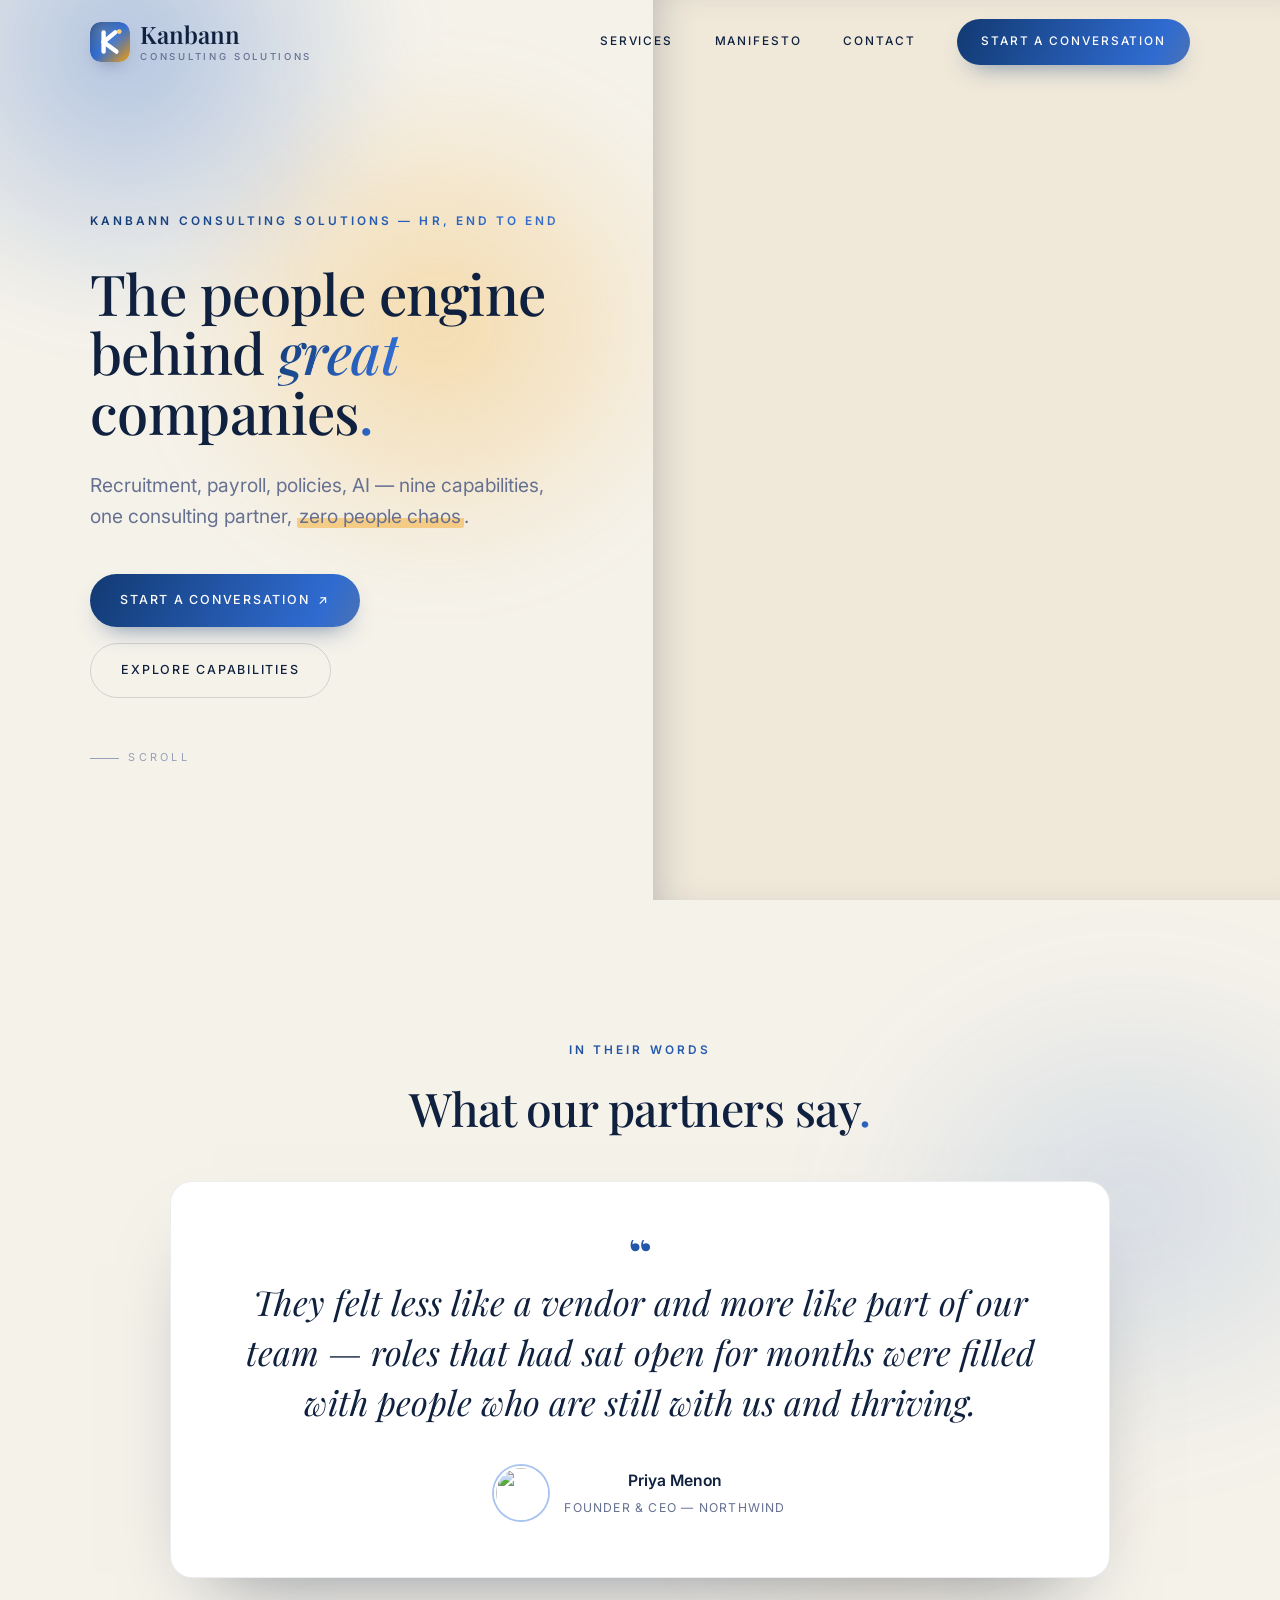
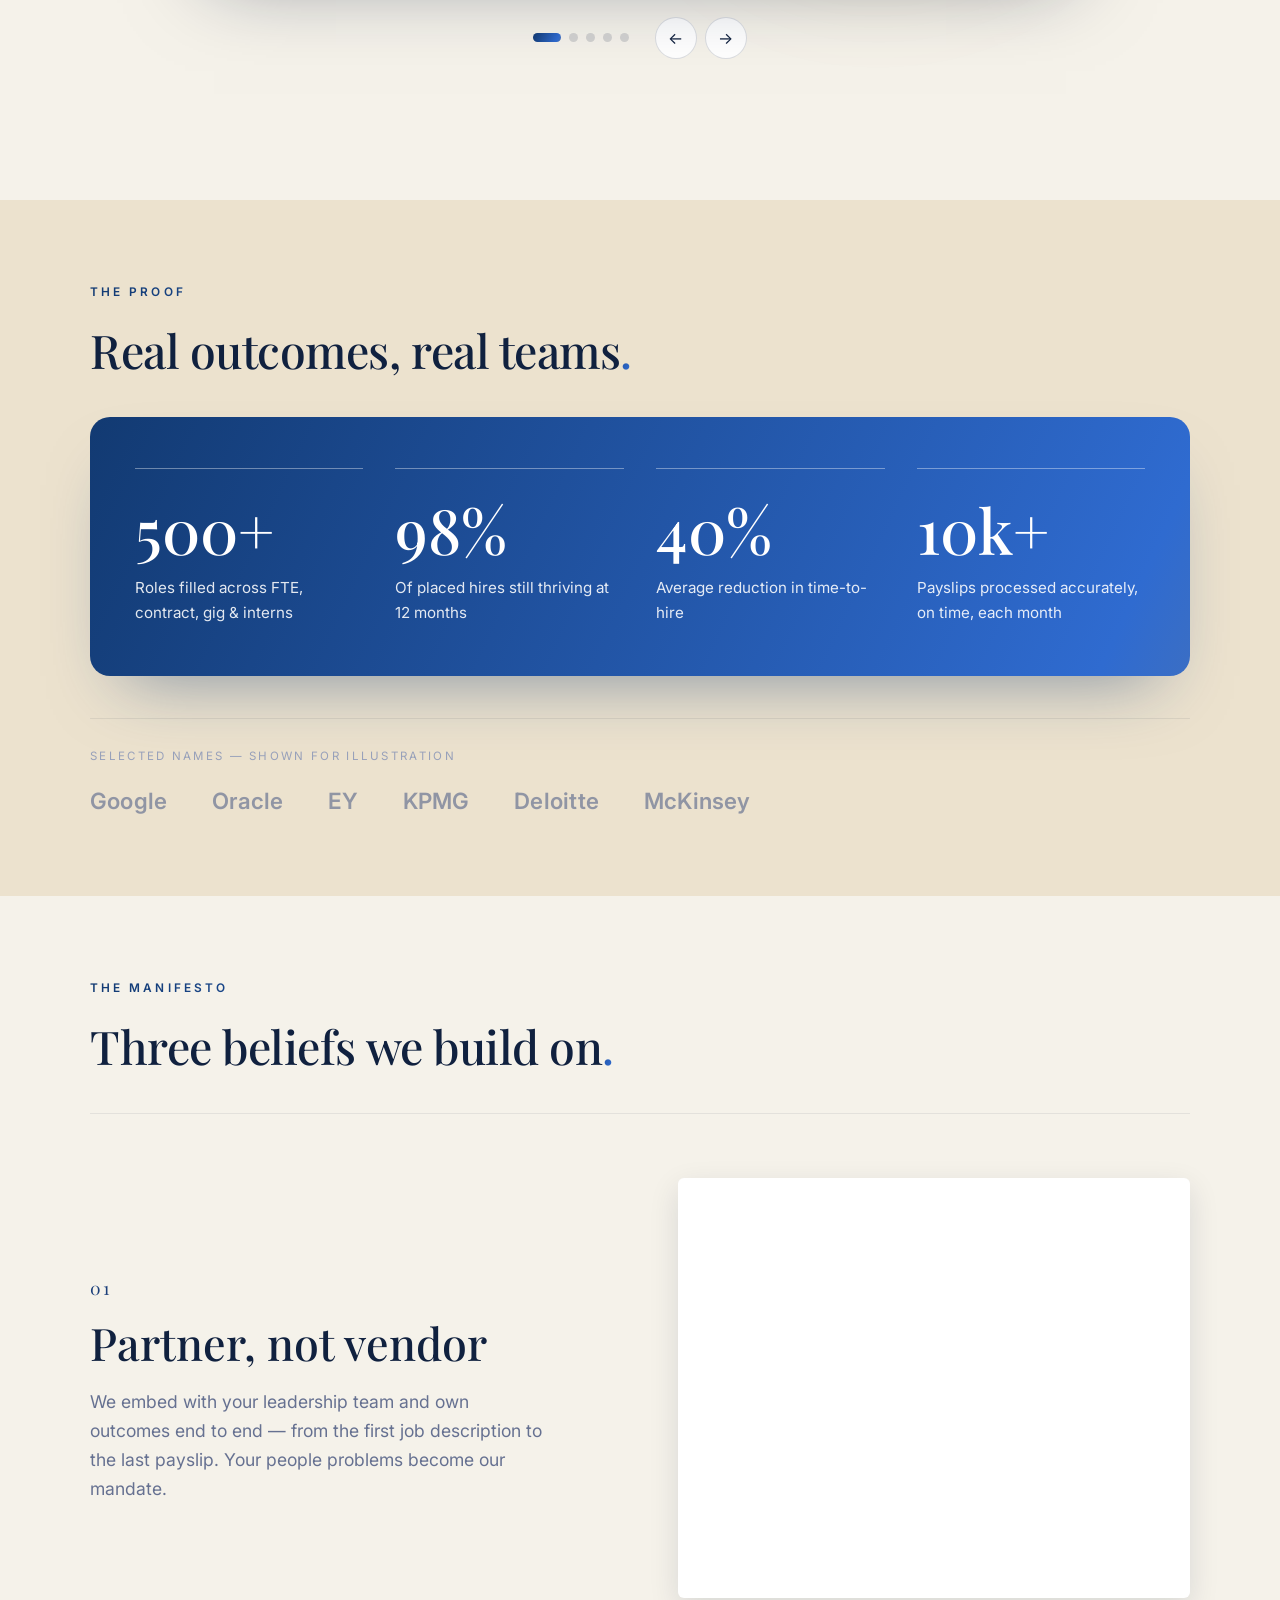
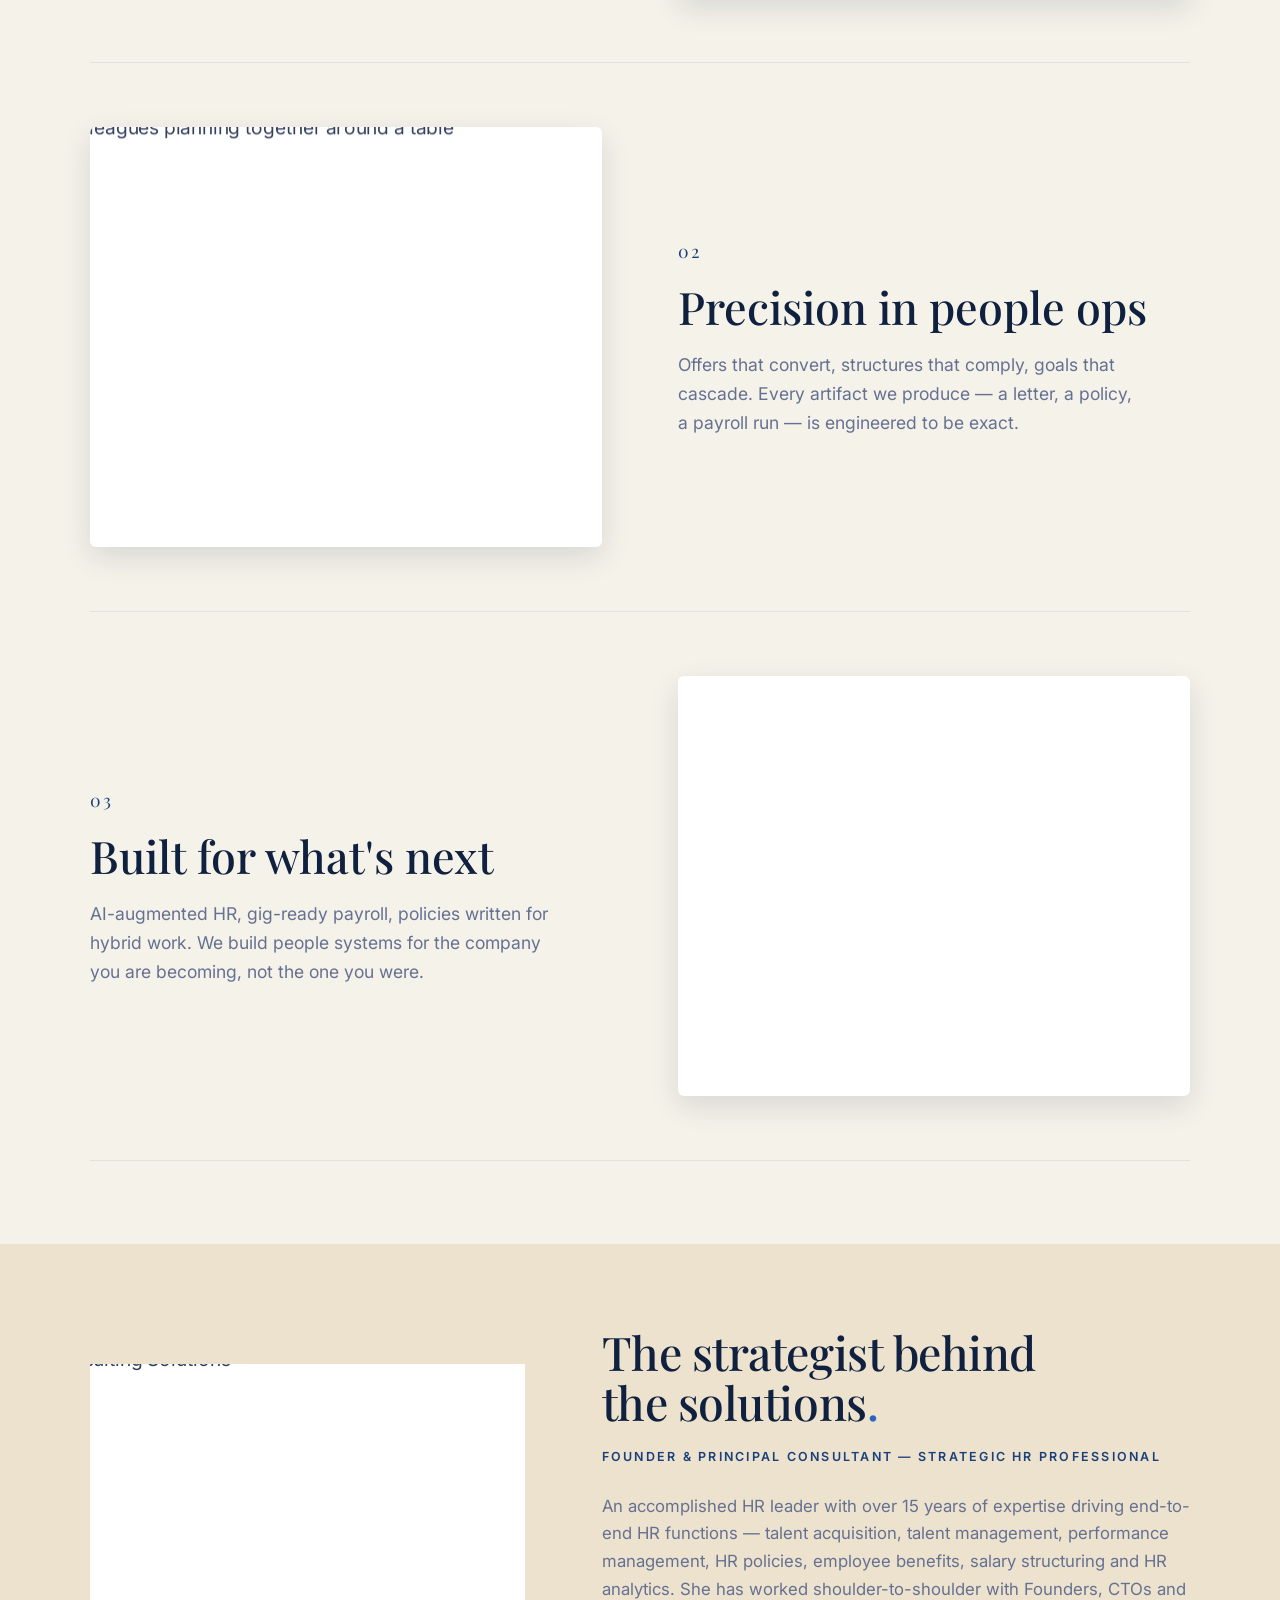
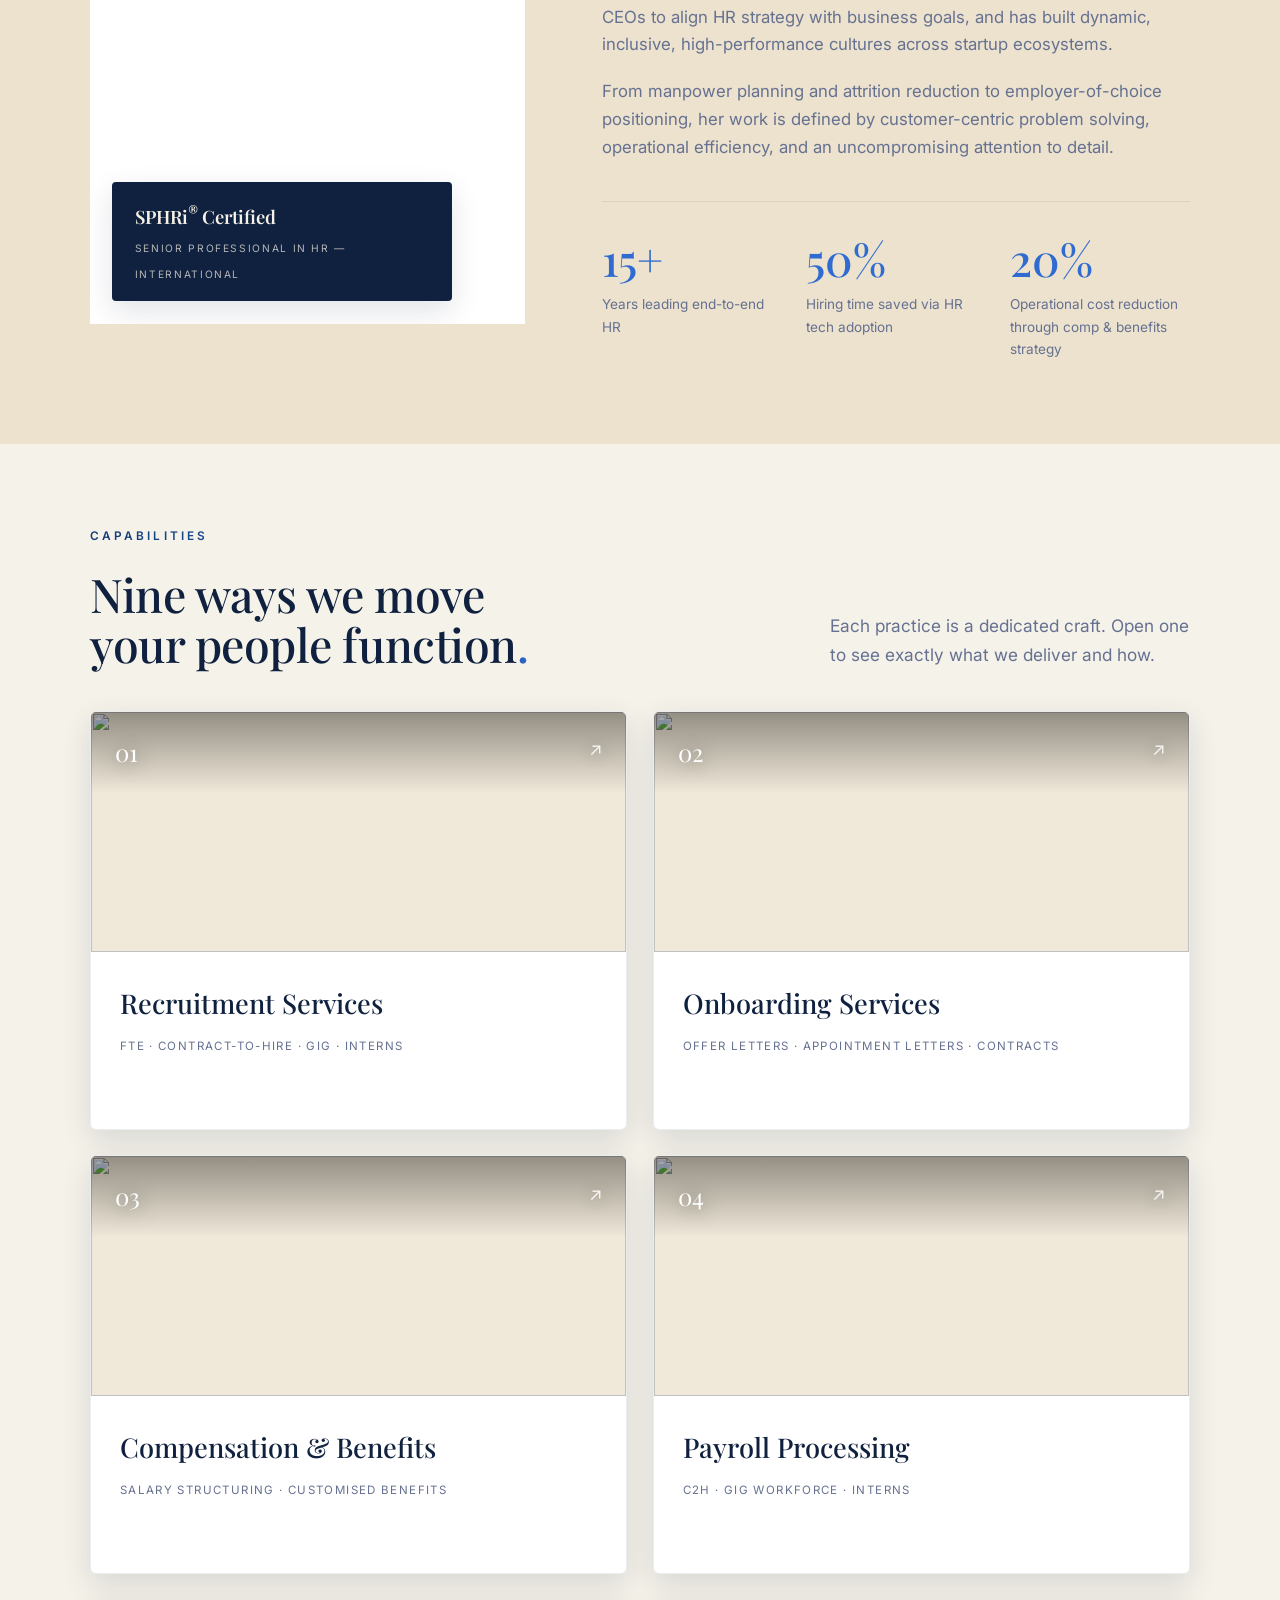
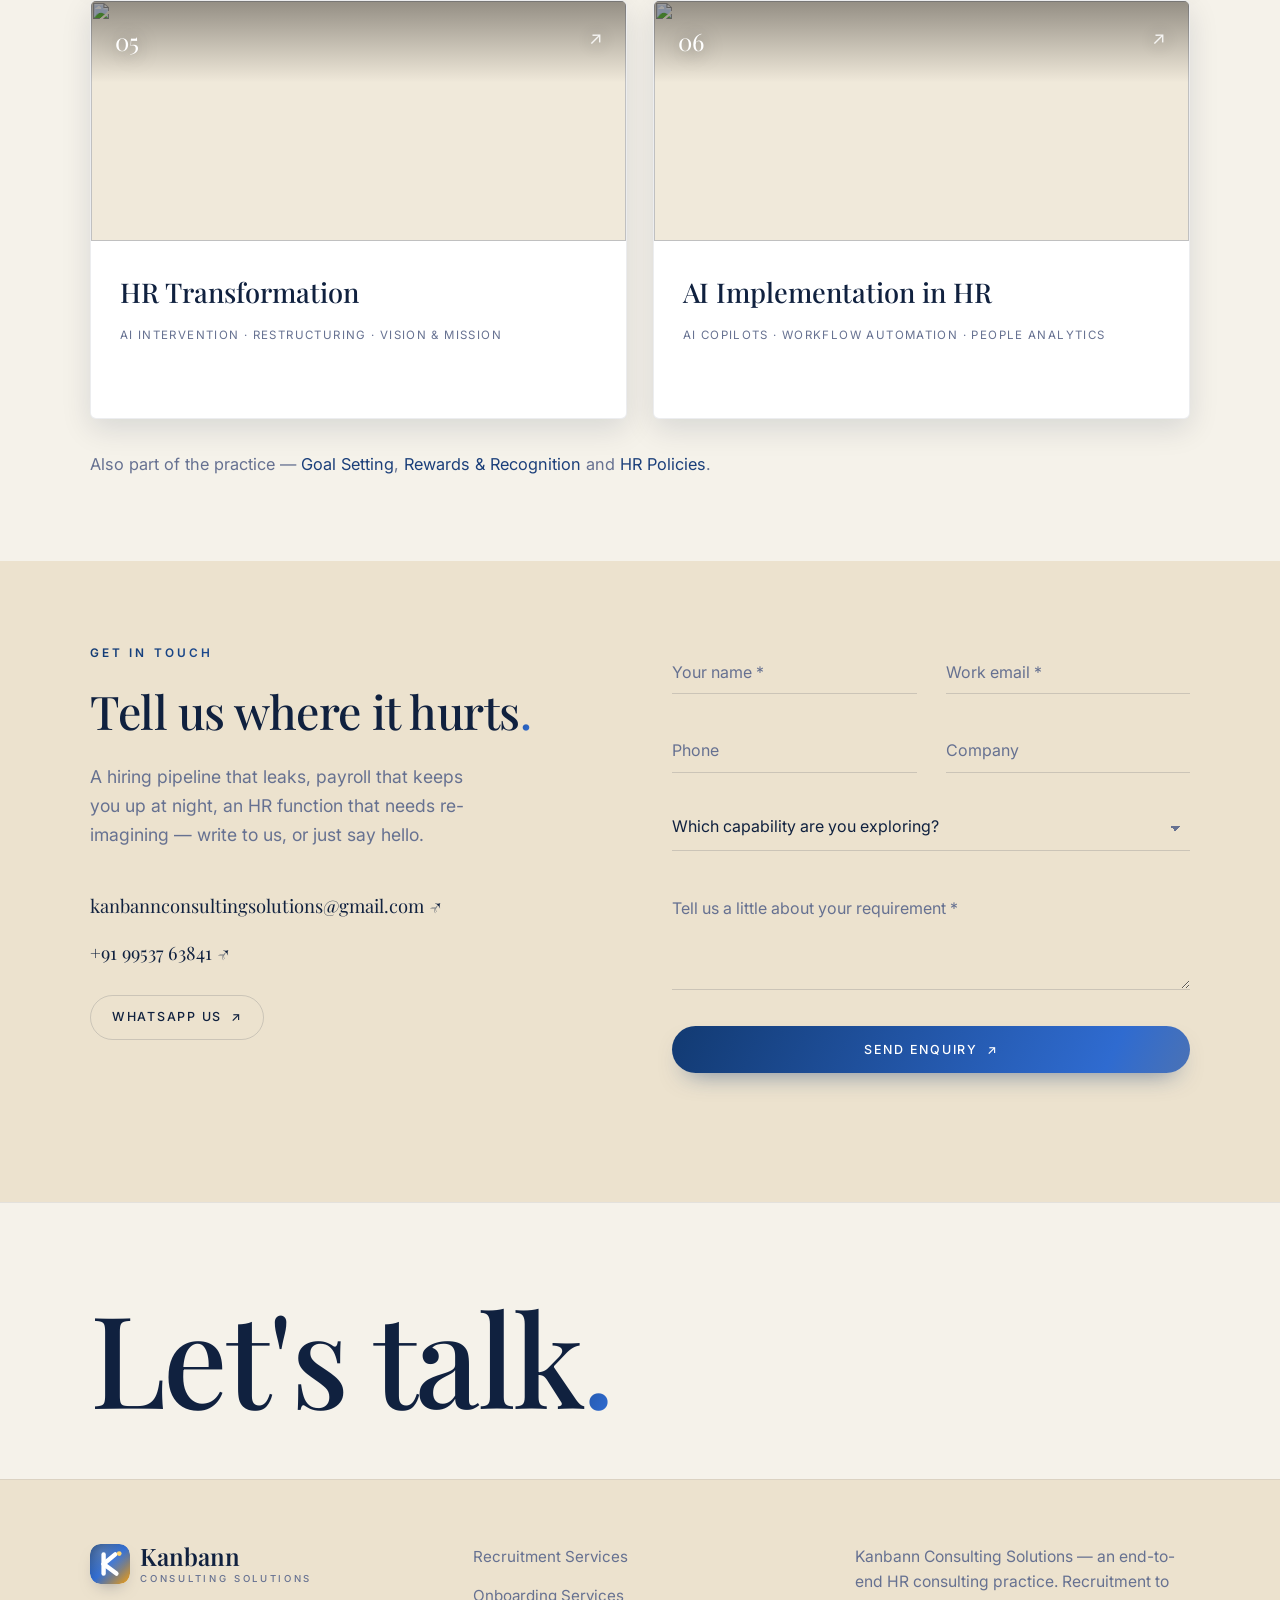
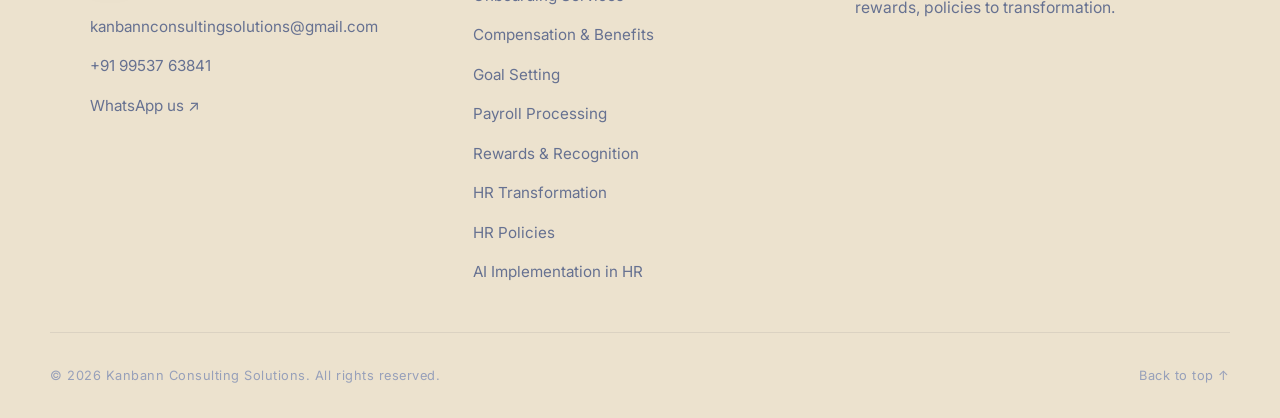
==== index.html @ 15e0e57e "Kanbann Consulting Solutions — company website Static HTML/CSS/JS site (no build step): home + 9 cap" ====
<!DOCTYPE html>
<html lang="en">
<head>
  <meta charset="UTF-8" />
  <meta name="viewport" content="width=device-width, initial-scale=1.0" />
  <title>Kanbann Consulting Solutions — HR, end to end</title>
  <meta name="description" content="Kanbann Consulting Solutions is an end-to-end HR consulting practice — recruitment to rewards, policies to transformation. Nine capabilities, one consulting partner, zero people chaos." />

  <!-- Fonts: Playfair Display (editorial serif) + Inter (clean sans) -->
  <link rel="preconnect" href="https://fonts.googleapis.com" />
  <link rel="preconnect" href="https://fonts.gstatic.com" crossorigin />
  <link href="https://fonts.googleapis.com/css2?family=Playfair+Display:ital,wght@0,400;0,500;0,600;1,400;1,500;1,600&family=Inter:wght@400;500;600;700&display=swap" rel="stylesheet" />

  <link rel="icon" type="image/svg+xml" href="logo-mark.svg" />
  <link rel="stylesheet" href="styles.css" />
</head>
<body>

  <!-- ===== Header ===== -->
  <header class="site-header" id="top">
    <div class="container nav">
      <a href="#top" class="brand" aria-label="Kanbann Consulting Solutions home">
        <img class="brand-mark" src="logo-mark.svg" alt="" aria-hidden="true" width="40" height="40" />
        <span class="brand-word">
          <span class="brand-name">Kanbann</span>
          <span class="brand-sub">Consulting Solutions</span>
        </span>
      </a>
      <nav class="nav-links" id="navLinks" aria-label="Primary">
        <a href="#services">Services</a>
        <a href="#manifesto">Manifesto</a>
        <a href="#contact">Contact</a>
        <a href="#contact" class="nav-cta">Start a conversation</a>
      </nav>
      <button class="nav-toggle" id="navToggle" aria-label="Toggle menu" aria-expanded="false" aria-controls="navLinks">
        <span></span><span></span><span></span>
      </button>
    </div>
  </header>

  <main>
    <!-- ===== Hero ===== -->
    <section class="hero">
      <div class="hero-text">
        <div class="hero-text-inner">
          <p class="eyebrow reveal">Kanbann Consulting Solutions — HR, end to end</p>
          <h1 class="hero-title reveal">The people engine<br />behind <em>great</em> companies<span class="dot">.</span></h1>
          <p class="hero-lead reveal">Recruitment, payroll, policies, AI — nine capabilities,
            one consulting partner, <span class="hl">zero people chaos</span>.</p>
          <div class="hero-actions reveal">
            <a href="#contact" class="btn btn-ink">Start a conversation <span aria-hidden="true">↗</span></a>
            <a href="#services" class="btn btn-line">Explore capabilities</a>
          </div>
          <span class="scroll-hint reveal">Scroll</span>
        </div>
      </div>
      <div class="hero-media reveal" aria-hidden="true">
        <img src="https://images.unsplash.com/photo-1522202176988-66273c2fd55f?auto=format&fit=crop&crop=faces&w=1200&q=80" alt="" loading="eager" />
      </div>
    </section>

    <!-- ===== Testimonials carousel — PLACEHOLDER ===== -->
    <!-- TODO: swap in real quotes, names, roles and headshots. Dummy avatars are Unsplash portraits. -->
    <section class="section" id="testimonials">
      <div class="container">
        <header class="section-head reveal">
          <p class="section-eyebrow">In their words</p>
          <h2 class="section-title">What our partners say<span class="dot">.</span></h2>
        </header>

        <div class="tst-carousel reveal" data-autoplay="5000">
          <div class="tst-viewport">
            <figure class="tst-slide is-active">
              <div class="tst-card2">
                <span class="tst-q" aria-hidden="true">&ldquo;</span>
                <blockquote>They felt less like a vendor and more like part of our team — roles that had sat open for months were filled with people who are still with us and thriving.</blockquote>
                <figcaption>
                  <img class="tst-avatar" src="https://images.unsplash.com/photo-1494790108377-be9c29b29330?auto=format&fit=crop&crop=faces&w=140&h=140&q=80" alt="" loading="lazy" />
                  <span class="tst-who"><strong>Priya Menon</strong><span>Founder &amp; CEO — Northwind</span></span>
                </figcaption>
              </div>
            </figure>

            <figure class="tst-slide">
              <div class="tst-card2">
                <span class="tst-q" aria-hidden="true">&ldquo;</span>
                <blockquote>For the first time, payday is something nobody thinks about. Accurate, on time, every single cycle — and our people simply feel taken care of.</blockquote>
                <figcaption>
                  <img class="tst-avatar" src="https://images.unsplash.com/photo-1500648767791-00dcc994a43e?auto=format&fit=crop&crop=faces&w=140&h=140&q=80" alt="" loading="lazy" />
                  <span class="tst-who"><strong>Arjun Rao</strong><span>Head of People — Lumen &amp; Co.</span></span>
                </figcaption>
              </div>
            </figure>

            <figure class="tst-slide">
              <div class="tst-card2">
                <span class="tst-q" aria-hidden="true">&ldquo;</span>
                <blockquote>They rebuilt our whole people function with real care. Our HR team finally has the time — and the tools — to focus on our people again.</blockquote>
                <figcaption>
                  <img class="tst-avatar" src="https://images.unsplash.com/photo-1438761681033-6461ffad8d80?auto=format&fit=crop&crop=faces&w=140&h=140&q=80" alt="" loading="lazy" />
                  <span class="tst-who"><strong>Sara Kapoor</strong><span>Co-founder — Vertex Labs</span></span>
                </figcaption>
              </div>
            </figure>

            <figure class="tst-slide">
              <div class="tst-card2">
                <span class="tst-q" aria-hidden="true">&ldquo;</span>
                <blockquote>Onboarding used to be chaos. Now every new joiner gets a warm, buttoned-up first week — offer letter to first payslip, all handled.</blockquote>
                <figcaption>
                  <img class="tst-avatar" src="https://images.unsplash.com/photo-1472099645785-5658abf4ff4e?auto=format&fit=crop&crop=faces&w=140&h=140&q=80" alt="" loading="lazy" />
                  <span class="tst-who"><strong>Daniel Fernandes</strong><span>COO — Meridian</span></span>
                </figcaption>
              </div>
            </figure>

            <figure class="tst-slide">
              <div class="tst-card2">
                <span class="tst-q" aria-hidden="true">&ldquo;</span>
                <blockquote>Our comp structure finally makes sense to everyone. Offers convert faster, and our best people have every reason to stay.</blockquote>
                <figcaption>
                  <img class="tst-avatar" src="https://images.unsplash.com/photo-1544005313-94ddf0286df2?auto=format&fit=crop&crop=faces&w=140&h=140&q=80" alt="" loading="lazy" />
                  <span class="tst-who"><strong>Meera Shah</strong><span>VP People — Orbit HR</span></span>
                </figcaption>
              </div>
            </figure>
          </div>

          <div class="tst-controls">
            <div class="tst-dots" role="tablist" aria-label="Choose a testimonial"></div>
            <div class="tst-nav">
              <button class="tst-arrow tst-prev" type="button" aria-label="Previous testimonial">&larr;</button>
              <button class="tst-arrow tst-next" type="button" aria-label="Next testimonial">&rarr;</button>
            </div>
          </div>
        </div>
      </div>
    </section>

    <!-- ===== Proof: numbers + one quote + light logo row — PLACEHOLDER ===== -->
    <!-- TODO: swap in real figures, a real client quote, and real client names/logos. -->
    <section class="section section-alt" id="proof">
      <div class="container">
        <header class="section-head reveal">
          <p class="section-eyebrow">The proof</p>
          <h2 class="section-title">Real outcomes, real teams<span class="dot">.</span></h2>
        </header>
        <div class="metric-band reveal">
          <ul class="metric-grid">
            <li class="metric"><strong>500+</strong><span>Roles filled across FTE, contract, gig &amp; interns</span></li>
            <li class="metric"><strong>98%</strong><span>Of placed hires still thriving at 12 months</span></li>
            <li class="metric"><strong>40%</strong><span>Average reduction in time-to-hire</span></li>
            <li class="metric"><strong>10k+</strong><span>Payslips processed accurately, on time, each month</span></li>
          </ul>
        </div>
        <p class="client-lead reveal">Selected names &mdash; shown for illustration</p>
        <ul class="client-row reveal" aria-label="Illustrative names, shown for layout purposes only">
          <li class="client-logo"><span class="client-name">Google</span></li>
          <li class="client-logo"><span class="client-name">Oracle</span></li>
          <li class="client-logo"><span class="client-name">EY</span></li>
          <li class="client-logo"><span class="client-name">KPMG</span></li>
          <li class="client-logo"><span class="client-name">Deloitte</span></li>
          <li class="client-logo"><span class="client-name">McKinsey</span></li>
        </ul>
      </div>
    </section>

    <!-- ===== Manifesto ===== -->
    <section class="section" id="manifesto">
      <div class="container">
        <header class="section-head reveal">
          <p class="section-eyebrow">The Manifesto</p>
          <h2 class="section-title">Three beliefs we build on<span class="dot">.</span></h2>
        </header>

        <div class="belief reveal">
          <div class="belief-copy">
            <span class="belief-num">01</span>
            <h3>Partner, not vendor</h3>
            <p>We embed with your leadership team and own outcomes end to end — from the
              first job description to the last payslip. Your people problems become our mandate.</p>
          </div>
          <div class="belief-media">
            <img src="https://images.unsplash.com/photo-1531403009284-440f080d1e12?auto=format&fit=crop&w=1000&q=70" alt="A team collaborating around a wall of sticky notes" loading="lazy" />
          </div>
        </div>

        <div class="belief belief-rev reveal">
          <div class="belief-copy">
            <span class="belief-num">02</span>
            <h3>Precision in people ops</h3>
            <p>Offers that convert, structures that comply, goals that cascade. Every artifact
              we produce — a letter, a policy, a payroll run — is engineered to be exact.</p>
          </div>
          <div class="belief-media">
            <img src="https://images.unsplash.com/photo-1542744173-8e7e53415bb0?auto=format&fit=crop&w=1000&q=70" alt="Colleagues planning together around a table" loading="lazy" />
          </div>
        </div>

        <div class="belief reveal">
          <div class="belief-copy">
            <span class="belief-num">03</span>
            <h3>Built for what's next</h3>
            <p>AI-augmented HR, gig-ready payroll, policies written for hybrid work. We build
              people systems for the company you are becoming, not the one you were.</p>
          </div>
          <div class="belief-media">
            <img src="https://images.unsplash.com/photo-1450101499163-c8848c66ca85?auto=format&fit=crop&w=1000&q=70" alt="A person writing at a desk" loading="lazy" />
          </div>
        </div>
      </div>
    </section>

    <!-- ===== Founder ===== -->
    <section class="section section-alt" id="founder">
      <div class="container founder-grid">
        <div class="founder-photo reveal">
          <img src="https://images.unsplash.com/photo-1573497019940-1c28c88b4f3e?auto=format&fit=crop&w=900&q=75" alt="Founder and Principal Consultant of Kanbann Consulting Solutions" loading="lazy" />
          <div class="founder-badge">
            <strong>SPHRi<sup>®</sup> Certified</strong>
            <span>Senior Professional in HR — International</span>
          </div>
        </div>
        <div class="founder-copy reveal">
          <h2 class="section-title">The strategist behind<br />the solutions<span class="dot">.</span></h2>
          <p class="founder-role">Founder &amp; Principal Consultant — Strategic HR Professional</p>
          <p>An accomplished HR leader with over 15 years of expertise driving end-to-end HR
            functions — talent acquisition, talent management, performance management, HR policies,
            employee benefits, salary structuring and HR analytics. She has worked shoulder-to-shoulder
            with Founders, CTOs and CEOs to align HR strategy with business goals, and has built dynamic,
            inclusive, high-performance cultures across startup ecosystems.</p>
          <p>From manpower planning and attrition reduction to employer-of-choice positioning, her work
            is defined by customer-centric problem solving, operational efficiency, and an uncompromising
            attention to detail.</p>

          <ul class="stats">
            <li><strong>15+</strong><span>Years leading end-to-end HR</span></li>
            <li><strong>50%</strong><span>Hiring time saved via HR tech adoption</span></li>
            <li><strong>20%</strong><span>Operational cost reduction through comp &amp; benefits strategy</span></li>
          </ul>
        </div>
      </div>
    </section>

    <!-- ===== Capabilities / Services ===== -->
    <section class="section" id="services">
      <div class="container">
        <header class="section-head section-head-split reveal">
          <div>
            <p class="section-eyebrow">Capabilities</p>
            <h2 class="section-title">Nine ways we move<br />your people function<span class="dot">.</span></h2>
          </div>
          <p class="section-desc">Each practice is a dedicated craft. Open one to see exactly
            what we deliver and how.</p>
        </header>

        <div class="svc-grid">
          <a class="svc reveal" href="recruitment-services.html">
            <div class="svc-media"><img src="https://images.unsplash.com/photo-1600880292203-757bb62b4baf?auto=format&fit=crop&w=900&q=70" alt="" loading="lazy" /><span class="svc-num">01</span><span class="svc-arrow" aria-hidden="true">↗</span></div>
            <div class="svc-body">
              <h3>Recruitment Services</h3>
              <p class="svc-tags">FTE · Contract-to-hire · Gig · Interns</p>
              <span class="svc-explore">Explore <span aria-hidden="true">→</span></span>
            </div>
          </a>

          <a class="svc reveal" href="onboarding-services.html">
            <div class="svc-media"><img src="https://images.unsplash.com/photo-1521791136064-7986c2920216?auto=format&fit=crop&w=900&q=70" alt="" loading="lazy" /><span class="svc-num">02</span><span class="svc-arrow" aria-hidden="true">↗</span></div>
            <div class="svc-body">
              <h3>Onboarding Services</h3>
              <p class="svc-tags">Offer letters · Appointment letters · Contracts</p>
              <span class="svc-explore">Explore <span aria-hidden="true">→</span></span>
            </div>
          </a>

          <a class="svc reveal" href="compensation-benefits.html">
            <div class="svc-media"><img src="https://images.unsplash.com/photo-1600880292089-90a7e086ee0c?auto=format&fit=crop&w=900&q=70" alt="" loading="lazy" /><span class="svc-num">03</span><span class="svc-arrow" aria-hidden="true">↗</span></div>
            <div class="svc-body">
              <h3>Compensation &amp; Benefits</h3>
              <p class="svc-tags">Salary structuring · Customised benefits</p>
              <span class="svc-explore">Explore <span aria-hidden="true">→</span></span>
            </div>
          </a>

          <a class="svc reveal" href="payroll-processing.html">
            <div class="svc-media"><img src="https://images.unsplash.com/photo-1556761175-b413da4baf72?auto=format&fit=crop&w=900&q=70" alt="" loading="lazy" /><span class="svc-num">04</span><span class="svc-arrow" aria-hidden="true">↗</span></div>
            <div class="svc-body">
              <h3>Payroll Processing</h3>
              <p class="svc-tags">C2H · Gig workforce · Interns</p>
              <span class="svc-explore">Explore <span aria-hidden="true">→</span></span>
            </div>
          </a>

          <a class="svc reveal" href="hr-transformation.html">
            <div class="svc-media"><img src="https://images.unsplash.com/photo-1517245386807-bb43f82c33c4?auto=format&fit=crop&w=900&q=70" alt="" loading="lazy" /><span class="svc-num">05</span><span class="svc-arrow" aria-hidden="true">↗</span></div>
            <div class="svc-body">
              <h3>HR Transformation</h3>
              <p class="svc-tags">AI intervention · Restructuring · Vision &amp; mission</p>
              <span class="svc-explore">Explore <span aria-hidden="true">→</span></span>
            </div>
          </a>

          <a class="svc reveal" href="ai-implementation-hr.html">
            <div class="svc-media"><img src="https://images.unsplash.com/photo-1522071820081-009f0129c71c?auto=format&fit=crop&w=900&q=70" alt="" loading="lazy" /><span class="svc-num">06</span><span class="svc-arrow" aria-hidden="true">↗</span></div>
            <div class="svc-body">
              <h3>AI Implementation in HR</h3>
              <p class="svc-tags">AI copilots · Workflow automation · People analytics</p>
              <span class="svc-explore">Explore <span aria-hidden="true">→</span></span>
            </div>
          </a>
        </div>

        <p class="svc-more reveal">Also part of the practice —
          <a href="goal-setting.html">Goal Setting</a>,
          <a href="rewards-recognition.html">Rewards &amp; Recognition</a> and
          <a href="hr-policies.html">HR Policies</a>.</p>
      </div>
    </section>

    <!-- ===== Contact ===== -->
    <section class="section section-alt" id="contact">
      <div class="container contact-grid">
        <div class="contact-copy reveal">
          <p class="section-eyebrow">Get in touch</p>
          <h2 class="section-title">Tell us where it hurts<span class="dot">.</span></h2>
          <p class="contact-lead">A hiring pipeline that leaks, payroll that keeps you up at night,
            an HR function that needs re-imagining — write to us, or just say hello.</p>
          <div class="contact-meta">
            <a class="contact-line" href="mailto:kanbannconsultingsolutions@gmail.com">kanbannconsultingsolutions@gmail.com <span aria-hidden="true">↗</span></a>
            <a class="contact-line" href="tel:+919953763841">+91 99537 63841 <span aria-hidden="true">↗</span></a>
            <a class="btn btn-line btn-sm" href="https://wa.me/919953763841" target="_blank" rel="noopener">WhatsApp us <span aria-hidden="true">↗</span></a>
          </div>
        </div>

        <form class="contact-form reveal" id="contactForm" novalidate>
          <div class="form-row">
            <div class="field"><input type="text" id="name" name="name" placeholder=" " required /><label for="name">Your name *</label></div>
            <div class="field"><input type="email" id="email" name="email" placeholder=" " required /><label for="email">Work email *</label></div>
          </div>
          <div class="form-row">
            <div class="field"><input type="tel" id="phone" name="phone" placeholder=" " /><label for="phone">Phone</label></div>
            <div class="field"><input type="text" id="company" name="company" placeholder=" " /><label for="company">Company</label></div>
          </div>
          <div class="field">
            <select id="capability" name="capability">
              <option value="" disabled selected>Which capability are you exploring?</option>
              <option>Recruitment Services</option>
              <option>Onboarding Services</option>
              <option>Compensation &amp; Benefits</option>
              <option>Goal Setting</option>
              <option>Payroll Processing</option>
              <option>Rewards &amp; Recognition</option>
              <option>HR Transformation</option>
              <option>HR Policies</option>
              <option>AI Implementation in HR</option>
              <option>Not sure yet</option>
            </select>
          </div>
          <div class="field">
            <textarea id="message" name="message" rows="4" placeholder=" " required></textarea>
            <label for="message">Tell us a little about your requirement *</label>
          </div>
          <button type="submit" class="btn btn-ink btn-full">Send enquiry <span aria-hidden="true">↗</span></button>
          <p class="form-note" id="formNote" role="status" aria-live="polite"></p>
        </form>
      </div>
    </section>

    <!-- ===== Let's talk CTA ===== -->
    <section class="lets-talk">
      <div class="container">
        <h2 class="lets-talk-title reveal">Let's talk<span class="dot">.</span></h2>
      </div>
    </section>
  </main>

  <!-- ===== Footer ===== -->
  <footer class="site-footer">
    <div class="container footer-grid">
      <div class="footer-col">
        <a href="#top" class="brand footer-brand">
          <img class="brand-mark" src="logo-mark.svg" alt="" aria-hidden="true" width="40" height="40" />
          <span class="brand-word">
            <span class="brand-name">Kanbann</span>
            <span class="brand-sub">Consulting Solutions</span>
          </span>
        </a>
        <a class="footer-link" href="mailto:kanbannconsultingsolutions@gmail.com">kanbannconsultingsolutions@gmail.com</a>
        <a class="footer-link" href="tel:+919953763841">+91 99537 63841</a>
        <a class="footer-link" href="https://wa.me/919953763841" target="_blank" rel="noopener">WhatsApp us <span aria-hidden="true">↗</span></a>
      </div>
      <nav class="footer-col footer-nav" aria-label="Services">
        <a href="recruitment-services.html">Recruitment Services</a>
        <a href="onboarding-services.html">Onboarding Services</a>
        <a href="compensation-benefits.html">Compensation &amp; Benefits</a>
        <a href="goal-setting.html">Goal Setting</a>
        <a href="payroll-processing.html">Payroll Processing</a>
        <a href="rewards-recognition.html">Rewards &amp; Recognition</a>
        <a href="hr-transformation.html">HR Transformation</a>
        <a href="hr-policies.html">HR Policies</a>
        <a href="ai-implementation-hr.html">AI Implementation in HR</a>
      </nav>
      <div class="footer-col footer-about">
        <p>Kanbann Consulting Solutions — an end-to-end HR consulting practice.
          Recruitment to rewards, policies to transformation.</p>
      </div>
    </div>
    <div class="container footer-bottom">
      <p>© <span id="year"></span> Kanbann Consulting Solutions. All rights reserved.</p>
      <a href="#top">Back to top ↑</a>
    </div>
  </footer>

  <script src="script.js"></script>
</body>
</html>
---- styles.css ----
/* ============================================================
   Kanbann Consulting Solutions — styles.css
   Light · editorial · classy. Warm ivory + midnight navy + royal blue, amber spark.
   Plain CSS, no build step.
   ============================================================ */

:root {
  --bg:        #f5f2ea;   /* warm ivory */
  --bg-2:      #ece2ce;   /* alt section — rich warm sand */
  --panel:     #ffffff;   /* cards */
  --panel-2:   #f0e9da;

  --line:      rgba(16, 30, 58, 0.15);
  --line-soft: rgba(16, 30, 58, 0.08);

  --ink:       #10213f;   /* deep midnight navy — headings / dark bands */
  --heading:   #0b1930;
  --text:      #33405c;   /* slate blue body */
  --muted:     #667191;   /* muted slate */
  --muted-2:   #97a0ba;

  --accent:      #1b3f7a; /* rich midnight blue — labels / links / accents */
  --accent-mid:  #2f6bd0; /* vivid royal blue — dots, italic accents */
  --accent-soft: #a9c4ee; /* soft blue — decorative */
  --spark:       #f59e0b; /* vivid amber — stat numbers, sparing pops */

  /* Jazzy gradients (midnight → royal blue → amber) */
  --grad:      linear-gradient(115deg, #123a72 0%, #2f6bd0 42%, #f59e0b 100%);
  --grad-warm: linear-gradient(120deg, #2f6bd0 0%, #f5a623 55%, #f97316 100%);

  /* legacy aliases: existing rules reference --gold*; repointed to the accent */
  --gold:      var(--accent);
  --gold-mid:  var(--accent-mid);
  --gold-soft: var(--accent-soft);

  --cream:     #f6f1e6;   /* text on dark pills */

  --maxw: 1180px;
  --serif: "Playfair Display", Georgia, "Times New Roman", serif;
  --sans:  "Inter", system-ui, -apple-system, Segoe UI, Roboto, sans-serif;

  --shadow:    0 24px 60px rgba(12, 26, 56, 0.18);
  --shadow-sm: 0 10px 30px rgba(12, 26, 56, 0.12);
}

/* ---------- Reset ---------- */
*, *::before, *::after { box-sizing: border-box; }
* { margin: 0; }
html { scroll-behavior: smooth; -webkit-text-size-adjust: 100%; }
body {
  font-family: var(--sans);
  color: var(--text);
  background: var(--bg);
  line-height: 1.65;
  -webkit-font-smoothing: antialiased;
  text-rendering: optimizeLegibility;
  overflow-x: hidden;
}
img { max-width: 100%; display: block; }
a { color: inherit; text-decoration: none; }
ul { list-style: none; padding: 0; }
button { font-family: inherit; cursor: pointer; }

.container { width: 100%; max-width: var(--maxw); margin-inline: auto; padding-inline: 40px; }
.dot { color: var(--gold-mid); }

/* ---------- Buttons ---------- */
.btn {
  display: inline-flex; align-items: center; gap: .55rem;
  padding: 1rem 1.9rem; border-radius: 999px;
  font-family: var(--sans); font-weight: 500; font-size: .78rem;
  letter-spacing: .14em; text-transform: uppercase;
  border: 1px solid transparent; transition: all .25s ease; white-space: nowrap;
}
.btn-ink { background: var(--ink); color: var(--cream); box-shadow: var(--shadow-sm); }
.btn-ink:hover { background: #24352e; transform: translateY(-2px); box-shadow: var(--shadow); }
.btn-line { border-color: var(--line); color: var(--ink); background: transparent; }
.btn-line:hover { border-color: var(--gold); color: var(--gold); transform: translateY(-2px); }
.btn-full { width: 100%; justify-content: center; }
.btn-sm { padding: .7rem 1.3rem; }

/* ---------- Header ---------- */
.site-header {
  position: fixed; top: 0; left: 0; right: 0; z-index: 60;
  transition: background .3s ease, border-color .3s ease, backdrop-filter .3s ease;
  border-bottom: 1px solid transparent;
}
.site-header.scrolled {
  background: rgba(245, 242, 234, .82); backdrop-filter: saturate(1.1) blur(12px);
  border-bottom-color: var(--line-soft);
}
.nav { display: flex; align-items: center; justify-content: space-between; height: 84px; }
.brand { display: flex; flex-direction: row; align-items: center; gap: .65rem; line-height: 1; text-decoration: none; }
.brand-mark { width: 40px; height: 40px; flex: none; display: block; border-radius: 11px; box-shadow: 0 8px 18px -10px rgba(12, 26, 56, .5); transition: transform .3s cubic-bezier(.34, 1.56, .64, 1); }
.brand:hover .brand-mark { transform: rotate(-4deg) scale(1.06); }
.brand-word { display: flex; flex-direction: column; }
.brand-name { font-family: var(--serif); font-weight: 600; font-size: 1.5rem; color: var(--ink); }
.brand-sub { font-family: var(--sans); font-weight: 500; font-size: .6rem; letter-spacing: .28em; text-transform: uppercase; color: var(--muted); margin-top: .35rem; }

.nav-links { display: flex; align-items: center; gap: 2.6rem; }
.nav-links a { font-size: .74rem; letter-spacing: .16em; text-transform: uppercase; color: var(--ink); font-weight: 500; position: relative; transition: color .2s ease; }
.nav-links a:not(.nav-cta):hover { color: var(--gold); }
.nav-links a:not(.nav-cta)::after { content: ""; position: absolute; left: 0; bottom: -7px; height: 1px; width: 0; background: var(--gold); transition: width .28s ease; }
.nav-links a:not(.nav-cta):hover::after, .nav-links a.active::after { width: 100%; }
.nav-cta { background: var(--ink); color: var(--cream) !important; padding: .8rem 1.5rem; border-radius: 999px; letter-spacing: .12em; }
.nav-cta:hover { background: #24352e; }

.nav-toggle { display: none; flex-direction: column; gap: 5px; background: none; border: 0; padding: 8px; }
.nav-toggle span { width: 26px; height: 1.5px; background: var(--ink); transition: transform .25s ease, opacity .25s ease; }
.nav-toggle[aria-expanded="true"] span:nth-child(1) { transform: translateY(6.5px) rotate(45deg); }
.nav-toggle[aria-expanded="true"] span:nth-child(2) { opacity: 0; }
.nav-toggle[aria-expanded="true"] span:nth-child(3) { transform: translateY(-6.5px) rotate(-45deg); }

/* ---------- Hero (split) ---------- */
.hero { display: grid; grid-template-columns: 1.02fr .98fr; min-height: 100vh; }
.hero-text { display: flex; align-items: center; padding: 9rem 4rem 4rem; padding-left: max(40px, calc((100vw - var(--maxw)) / 2 + 40px)); }
.hero-text-inner { max-width: 560px; }
.eyebrow, .section-eyebrow { font-size: .74rem; letter-spacing: .26em; text-transform: uppercase; color: var(--gold); font-weight: 600; }
.hero .eyebrow { display: block; margin-bottom: 2rem; }
.hero-title { font-family: var(--serif); font-weight: 500; font-size: clamp(2.3rem, 4.4vw, 3.7rem); line-height: 1.05; letter-spacing: -.01em; color: var(--ink); }
.hero-title em { font-style: italic; color: var(--gold-mid); font-weight: 500; }
.hero-lead { margin-top: 1.8rem; font-size: clamp(1.05rem, 1.5vw, 1.28rem); color: var(--muted); max-width: 460px; }
.hero-actions { display: flex; flex-wrap: wrap; gap: 1rem; margin-top: 2.6rem; }
.scroll-hint { display: inline-block; margin-top: 3.2rem; font-size: .68rem; letter-spacing: .3em; text-transform: uppercase; color: var(--muted-2); position: relative; padding-left: 2.4rem; }
.scroll-hint::before { content: ""; position: absolute; left: 0; top: 50%; width: 1.8rem; height: 1px; background: var(--muted-2); }
.hero-media { position: relative; overflow: hidden; background: var(--panel-2); }
.hero-media img { width: 100%; height: 100%; object-fit: cover; filter: saturate(.95) contrast(1.02); }
.hero-media::after { content: ""; position: absolute; inset: 0; box-shadow: inset 22px 0 40px -20px rgba(12,26,56,.24); pointer-events: none; }

/* ---------- Ticker ---------- */
.ticker { background: var(--panel-2); color: var(--ink); overflow: hidden; padding: 1.15rem 0; border-block: 1px solid var(--line-soft); }
.ticker-track { display: inline-flex; align-items: center; gap: 2.4rem; white-space: nowrap; animation: ticker 42s linear infinite; will-change: transform; }
.ticker span { font-family: var(--serif); font-style: italic; font-size: 1.5rem; }
.ticker i { color: var(--gold-soft); font-style: normal; font-size: .8rem; }
@keyframes ticker { from { transform: translateX(0); } to { transform: translateX(-50%); } }

/* ---------- Sections ---------- */
.section { padding: clamp(3.25rem, 6.5vw, 5.5rem) 0; }
.section-alt { background: var(--bg-2); }
.section-head { max-width: 720px; margin-bottom: 2.6rem; }
.section-eyebrow { display: block; margin-bottom: 1.4rem; }
.section-title { font-family: var(--serif); font-weight: 500; font-size: clamp(1.9rem, 3.8vw, 2.9rem); line-height: 1.08; letter-spacing: -.01em; color: var(--ink); }
.section-desc { color: var(--muted); font-size: 1.08rem; max-width: 360px; }
.section-head-split { display: flex; justify-content: space-between; align-items: flex-end; gap: 2rem; max-width: none; }

/* ---------- Manifesto ---------- */
.belief { display: grid; grid-template-columns: 1fr 1fr; gap: clamp(2rem, 6vw, 5rem); align-items: center; padding: clamp(2.5rem, 5vw, 4rem) 0; border-top: 1px solid var(--line-soft); }
.belief:last-child { border-bottom: 1px solid var(--line-soft); }
.belief-rev .belief-copy { order: 2; }
.belief-rev .belief-media { order: 1; }
.belief-num { font-family: var(--serif); font-size: 1.1rem; color: var(--gold); letter-spacing: .1em; }
.belief-copy h3 { font-family: var(--serif); font-weight: 500; font-size: clamp(1.8rem, 3.5vw, 2.8rem); color: var(--ink); margin: 1rem 0 1.2rem; line-height: 1.1; }
.belief-copy p { color: var(--muted); font-size: 1.1rem; max-width: 460px; }
.belief-media { overflow: hidden; border-radius: 6px; background: var(--panel); box-shadow: var(--shadow-sm); }
.belief-media img { width: 100%; height: clamp(240px, 34vw, 420px); object-fit: cover; transition: transform .8s cubic-bezier(.2,.6,.2,1); }
.belief:hover .belief-media img { transform: scale(1.04); }

/* ---------- Founder ---------- */
.founder-grid { display: grid; grid-template-columns: .85fr 1.15fr; gap: clamp(2rem, 6vw, 5rem); align-items: center; }
.founder-photo { position: relative; }
.founder-photo img { width: 100%; height: clamp(360px, 44vw, 560px); object-fit: cover; border-radius: 6px; background: var(--panel); box-shadow: var(--shadow); }
.founder-badge { position: absolute; left: 1.4rem; bottom: 1.4rem; background: var(--ink); color: var(--cream); padding: 1rem 1.4rem; border-radius: 4px; max-width: 78%; box-shadow: var(--shadow-sm); }
.founder-badge strong { display: block; font-family: var(--serif); font-weight: 600; font-size: 1.15rem; }
.founder-badge span { font-size: .64rem; letter-spacing: .16em; text-transform: uppercase; color: rgba(247,241,230,.72); }
.founder-role { color: var(--gold); font-size: .78rem; letter-spacing: .18em; text-transform: uppercase; margin: 1.2rem 0 1.6rem; font-weight: 600; }
.founder-copy p:not(.founder-role) { color: var(--muted); font-size: 1.05rem; margin-bottom: 1.2rem; }
.stats { display: grid; grid-template-columns: repeat(3, 1fr); gap: 1.5rem; margin-top: 2.5rem; border-top: 1px solid var(--line-soft); padding-top: 2.2rem; }
.stats strong { display: block; font-family: var(--serif); font-weight: 500; font-size: clamp(2rem, 4vw, 2.8rem); color: var(--gold-mid); line-height: 1; }
.stats span { display: block; font-size: .85rem; color: var(--muted); margin-top: .7rem; }

/* ---------- Services ---------- */
.svc-grid { display: grid; grid-template-columns: repeat(2, 1fr); gap: 1.6rem; }
.svc { grid-column: span 1; background: var(--panel); border: 1px solid var(--line-soft); border-radius: 6px; overflow: hidden; box-shadow: var(--shadow-sm); transition: border-color .3s ease, transform .3s ease, box-shadow .3s ease; cursor: pointer; }
.svc:hover { border-color: rgba(245,158,11,.5); transform: translateY(-5px); box-shadow: var(--shadow); }
.svc-wide { grid-column: 1 / -1; }
.svc-more { margin-top: 2rem; font-size: 1.02rem; color: var(--muted); }
.svc-more a { color: var(--accent); border-bottom: 1px solid transparent; transition: border-color .2s ease; }
.svc-more a:hover { border-color: var(--accent); }
.svc-media { position: relative; overflow: hidden; height: 240px; background: var(--panel-2); }
.svc-wide .svc-media { height: 320px; }
.svc-media img { width: 100%; height: 100%; object-fit: cover; transition: transform .8s cubic-bezier(.2,.6,.2,1); }
.svc-media::before { content: ""; position: absolute; inset: 0; z-index: 1; background: linear-gradient(180deg, rgba(20,16,12,.42) 0%, rgba(20,16,12,0) 34%); pointer-events: none; }
.svc:hover .svc-media img { transform: scale(1.06); }
.svc-num { position: absolute; z-index: 2; top: 1.3rem; left: 1.5rem; font-family: var(--serif); font-size: 1.5rem; color: #fff; text-shadow: 0 2px 18px rgba(0,0,0,.5); }
.svc-arrow { position: absolute; z-index: 2; top: 1.4rem; right: 1.5rem; color: #fff; font-size: 1.1rem; opacity: .85; text-shadow: 0 2px 18px rgba(0,0,0,.5); transition: transform .3s ease, opacity .3s ease; }
.svc:hover .svc-arrow { opacity: 1; transform: translate(3px, -3px); }
.svc-body { padding: 1.8rem 1.8rem 2rem; }
.svc-body h3 { font-family: var(--serif); font-weight: 500; font-size: 1.7rem; color: var(--ink); }
.svc-tags { margin-top: .7rem; font-size: .72rem; letter-spacing: .12em; text-transform: uppercase; color: var(--muted); }
.svc-explore { display: inline-flex; align-items: center; gap: .4rem; margin-top: 1.3rem; font-size: .72rem; letter-spacing: .16em; text-transform: uppercase; color: var(--gold); font-weight: 600; opacity: 0; transform: translateY(6px); transition: opacity .3s ease, transform .3s ease; }
.svc:hover .svc-explore { opacity: 1; transform: none; }

/* ---------- Contact ---------- */
.contact-grid { display: grid; grid-template-columns: 1fr 1.05fr; gap: clamp(2.5rem, 7vw, 6rem); align-items: start; }
.contact-lead { color: var(--muted); font-size: 1.1rem; max-width: 400px; margin-top: 1.6rem; }
.contact-meta { display: flex; flex-direction: column; align-items: flex-start; gap: 1rem; margin-top: 2.6rem; }
.contact-line { font-family: var(--serif); font-size: 1.15rem; color: var(--ink); border-bottom: 1px solid transparent; transition: color .2s ease, border-color .2s ease; }
.contact-line:hover { color: var(--gold); border-bottom-color: var(--gold); }
.contact-meta .btn { margin-top: .6rem; }

.contact-form { display: grid; gap: 1.8rem; }
.form-row { display: grid; grid-template-columns: 1fr 1fr; gap: 1.8rem; }
.field { position: relative; }
.field input, .field select, .field textarea {
  width: 100%; font-family: inherit; font-size: 1rem; color: var(--ink);
  background: transparent; border: 0; border-bottom: 1px solid var(--line);
  padding: .9rem 0; transition: border-color .25s ease;
}
.field textarea { resize: vertical; }
.field input:focus, .field select:focus, .field textarea:focus { outline: none; border-bottom-color: var(--gold); }
.field label {
  position: absolute; left: 0; top: .9rem; color: var(--muted); font-size: 1rem;
  pointer-events: none; transition: transform .2s ease, color .2s ease, font-size .2s ease;
}
.field input:focus + label, .field input:not(:placeholder-shown) + label,
.field textarea:focus + label, .field textarea:not(:placeholder-shown) + label {
  transform: translateY(-1.5rem); font-size: .72rem; letter-spacing: .12em; text-transform: uppercase; color: var(--gold);
}
.field select { color: var(--muted); appearance: none; background-image: linear-gradient(45deg, transparent 50%, var(--muted) 50%), linear-gradient(135deg, var(--muted) 50%, transparent 50%); background-position: calc(100% - 15px) 55%, calc(100% - 10px) 55%; background-size: 5px 5px, 5px 5px; background-repeat: no-repeat; }
.field select:valid { color: var(--ink); }
.field select option { background: var(--panel); color: var(--ink); }
.form-note { font-size: .9rem; color: var(--gold); min-height: 1.2em; }

/* ---------- Let's talk ---------- */
.lets-talk { padding: clamp(3rem, 8vw, 6rem) 0 clamp(2rem, 5vw, 4rem); border-top: 1px solid var(--line-soft); }
.lets-talk-title { font-family: var(--serif); font-weight: 500; font-size: clamp(2.8rem, 11vw, 8rem); line-height: .9; color: var(--ink); letter-spacing: -.02em; }

/* ---------- Footer ---------- */
.site-footer { background: var(--bg-2); padding-top: 4rem; border-top: 1px solid var(--line-soft); }
.footer-grid { display: grid; grid-template-columns: 1fr 1fr 1fr; gap: 3rem; padding-bottom: 3rem; }
.footer-col { display: flex; flex-direction: column; gap: .9rem; }
.footer-brand { margin-bottom: 1rem; }
.footer-link { color: var(--muted); font-size: .95rem; transition: color .2s ease; width: fit-content; }
.footer-link:hover { color: var(--gold); }
.footer-nav a { color: var(--muted); font-size: .95rem; transition: color .2s ease; width: fit-content; }
.footer-nav a:hover { color: var(--gold); }
.footer-about p { color: var(--muted); font-size: .98rem; max-width: 320px; }
.footer-bottom { display: flex; justify-content: space-between; align-items: center; gap: 1rem; padding: 2rem 0; border-top: 1px solid var(--line-soft); flex-wrap: wrap; }
.footer-bottom p, .footer-bottom a { font-size: .8rem; color: var(--muted-2); letter-spacing: .04em; }
.footer-bottom a:hover { color: var(--gold); }

/* ---------- Reveal ---------- */
.reveal { opacity: 0; transform: translateY(26px); transition: opacity .8s cubic-bezier(.2,.6,.2,1), transform .8s cubic-bezier(.2,.6,.2,1); }
.reveal.in { opacity: 1; transform: none; }

/* ---------- Responsive ---------- */
@media (max-width: 960px) {
  .container { padding-inline: 28px; }
  .hero { grid-template-columns: 1fr; min-height: auto; }
  .hero-text { order: 2; padding: 3rem 28px 4rem; }
  .hero-text-inner { max-width: none; }
  .hero-media { order: 1; height: 46vh; margin-top: 84px; }
  .hero-media::after { box-shadow: none; }
  .founder-grid, .contact-grid, .section-head-split { grid-template-columns: 1fr; }
  .section-head-split { align-items: flex-start; }
  .section-desc { max-width: none; }
  .belief { grid-template-columns: 1fr; }
  .belief-rev .belief-copy { order: 1; }
  .belief-rev .belief-media { order: 2; }
  .founder-copy { order: 2; }
}
@media (max-width: 760px) {
  .nav-toggle { display: flex; }
  .nav-links {
    position: absolute; top: 84px; left: 0; right: 0; flex-direction: column; align-items: stretch; gap: 0;
    background: var(--bg); border-bottom: 1px solid var(--line); padding: 1rem 28px 1.6rem;
    box-shadow: var(--shadow-sm);
    transform: translateY(-8px); opacity: 0; pointer-events: none; transition: transform .22s ease, opacity .22s ease;
  }
  .nav-links.open { transform: none; opacity: 1; pointer-events: auto; }
  .nav-links a { padding: .9rem 0; }
  .nav-cta { text-align: center; margin-top: .6rem; }
  .svc-grid { grid-template-columns: 1fr; }
  .stats { grid-template-columns: 1fr; gap: 1.6rem; }
  .form-row { grid-template-columns: 1fr; }
}
@media (max-width: 520px) {
  .hero-actions { flex-direction: column; align-items: stretch; }
  .hero-actions .btn { justify-content: center; }
}

/* ============================================================
   Jazzy layer — vibrant gradients + motion (overrides base)
   ============================================================ */

/* --- Gradient text: hero accent word, heading periods, eyebrows --- */
.hero-title em,
.eyebrow, .section-eyebrow,
.dot {
  background: var(--grad);
  background-size: 200% 200%;
  -webkit-background-clip: text; background-clip: text;
  -webkit-text-fill-color: transparent; color: transparent;
  animation: gradShift 8s ease infinite;
}
.dot { -webkit-text-fill-color: transparent; }

/* --- Gradient primary buttons --- */
.btn-ink, .nav-cta {
  background: var(--grad) !important;
  background-size: 200% 200% !important;
  color: #fff !important;
  border: 0;
  box-shadow: 0 12px 26px -14px rgba(18, 58, 114, .7);
  transition: transform .45s cubic-bezier(.22, .61, .36, 1), box-shadow .45s ease, background-position .6s ease;
}
.btn-ink:hover, .nav-cta:hover {
  background-position: 100% 50%;
  transform: translateY(-3px) scale(1.03);
  box-shadow: 0 20px 36px -14px rgba(245, 158, 11, .55);
}
.btn { transition: transform .45s cubic-bezier(.22, .61, .36, 1), border-color .25s ease, color .25s ease, box-shadow .3s ease; }
.btn-line:hover { transform: translateY(-3px) scale(1.03); }

/* --- Animated gradient wash behind the hero --- */
.hero { position: relative; overflow: hidden; }
.hero::before {
  content: ""; position: absolute; z-index: 0;
  top: -25%; left: -12%; width: 68%; height: 90%;
  background:
    radial-gradient(closest-side at 32% 34%, rgba(47, 107, 208, .34), transparent),
    radial-gradient(closest-side at 68% 68%, rgba(245, 158, 11, .28), transparent);
  filter: blur(34px); pointer-events: none;
  animation: blobFloat 15s ease-in-out infinite alternate;
}
.hero-text { position: relative; z-index: 1; }

/* --- Highlighter swipe behind key words --- */
.hl {
  background-image: linear-gradient(180deg, transparent 58%, rgba(245, 158, 11, .42) 58%);
  padding: 0 .12em; border-radius: 2px;
  -webkit-box-decoration-break: clone; box-decoration-break: clone;
}

/* --- Full-bleed gradient numbers band --- */
.metric-band {
  background: var(--grad); background-size: 220% 220%;
  border-radius: 20px; padding: clamp(2rem, 4vw, 3.2rem) clamp(1.6rem, 3.5vw, 3rem);
  box-shadow: 0 34px 70px -34px rgba(18, 58, 114, .5);
  animation: gradShift 12s ease infinite;
}
.metric-band .metric { border-top-color: rgba(255, 255, 255, .38); }
.metric-band .metric strong { color: #fff; -webkit-text-fill-color: #fff; }
.metric-band .metric span { color: rgba(255, 255, 255, .88); }

/* --- Springy card hover --- */
.svc { transition: border-color .3s ease, transform .4s cubic-bezier(.34,1.56,.64,1), box-shadow .4s ease; }
.svc:hover { transform: translateY(-9px) scale(1.015); }

/* --- Choreographed reveal stagger inside grids --- */
.svc-grid .reveal:nth-child(2) { transition-delay: .07s; }
.svc-grid .reveal:nth-child(3) { transition-delay: .14s; }
.svc-grid .reveal:nth-child(4) { transition-delay: .21s; }
.svc-grid .reveal:nth-child(5) { transition-delay: .28s; }
.svc-grid .reveal:nth-child(6) { transition-delay: .35s; }

@keyframes gradShift {
  0%   { background-position: 0% 50%; }
  50%  { background-position: 100% 50%; }
  100% { background-position: 0% 50%; }
}
@keyframes blobFloat {
  0%   { transform: translate(0, 0) scale(1); }
  100% { transform: translate(8%, 5%) scale(1.18); }
}

/* ---------- Reduced motion ---------- */
@media (prefers-reduced-motion: reduce) {
  html { scroll-behavior: auto; }
  .reveal { opacity: 1; transform: none; transition: none; }
  .ticker-track { animation: none; }
  .belief-media img, .svc-media img { transition: none; }
  .hero-title em, .eyebrow, .section-eyebrow, .dot,
  .btn-ink, .nav-cta, .metric-band, .tst-q, .tst-dot.is-active, .client-logo { animation: none; }
  .hero::before { animation: none; }
  .tst-viewport { transition: none; }
  .tst-slide { transition: opacity .01s linear; transform: none; }
}

/* ============================================================
   Capability detail pages
   ============================================================ */

/* Make service cards clickable blocks */
.svc { display: block; color: inherit; }

/* ---------- Detail hero ---------- */
.detail-hero { display: grid; grid-template-columns: 1.05fr .95fr; min-height: 74vh; }
.detail-hero-text { display: flex; flex-direction: column; justify-content: center; padding: 9rem 4rem 4rem; padding-left: max(40px, calc((100vw - var(--maxw)) / 2 + 40px)); }
.detail-hero-inner { max-width: 560px; }
.breadcrumb { display: flex; flex-wrap: wrap; align-items: center; gap: .55rem; font-size: .72rem; letter-spacing: .14em; text-transform: uppercase; color: var(--muted-2); margin-bottom: 2.2rem; }
.breadcrumb a { color: var(--muted); transition: color .2s ease; }
.breadcrumb a:hover { color: var(--gold); }
.breadcrumb .sep { color: var(--muted-2); }
.breadcrumb .current { color: var(--ink); }
.detail-eyebrow { display: block; font-size: .74rem; letter-spacing: .26em; text-transform: uppercase; color: var(--gold); font-weight: 600; margin-bottom: 1.4rem; }
.detail-hero-title { font-family: var(--serif); font-weight: 500; font-size: clamp(2.4rem, 4.8vw, 4.1rem); line-height: 1.04; letter-spacing: -.01em; color: var(--ink); }
.detail-hero-lead { margin-top: 1.7rem; font-size: clamp(1.05rem, 1.4vw, 1.24rem); color: var(--muted); max-width: 490px; }
.detail-hero-tags { margin-top: 1.7rem; font-size: .72rem; letter-spacing: .12em; text-transform: uppercase; color: var(--gold); font-weight: 600; }
.detail-hero-actions { display: flex; flex-wrap: wrap; gap: 1rem; margin-top: 2.4rem; }
.detail-hero-media { position: relative; overflow: hidden; background: var(--panel-2); }
.detail-hero-media img { width: 100%; height: 100%; object-fit: cover; filter: saturate(.96) contrast(1.02); }
.detail-hero-media::after { content: ""; position: absolute; inset: 0; box-shadow: inset 22px 0 40px -20px rgba(12,26,56,.24); pointer-events: none; }

/* ---------- Problem ---------- */
.problem-head { max-width: 860px; }
.problem-head h2 { font-family: var(--serif); font-weight: 500; font-size: clamp(1.9rem, 4vw, 3rem); line-height: 1.1; color: var(--ink); margin-top: 1.2rem; }
.problem-body { color: var(--muted); font-size: 1.12rem; max-width: 660px; margin-top: 1.6rem; }
.pain-list { margin-top: 2.6rem; display: grid; gap: 1.05rem; max-width: 660px; }
.pain-list li { position: relative; padding-left: 1.9rem; color: var(--text); font-size: 1.04rem; }
.pain-list li::before { content: "—"; position: absolute; left: 0; color: var(--gold); }

/* ---------- Deliverables ---------- */
.deliver-grid { display: grid; grid-template-columns: repeat(3, 1fr); gap: 1.4rem; }
.deliver-card { background: var(--panel); border: 1px solid var(--line-soft); border-radius: 6px; padding: 2rem 1.8rem 2.1rem; box-shadow: var(--shadow-sm); transition: transform .3s ease, box-shadow .3s ease, border-color .3s ease; }
.deliver-card:hover { transform: translateY(-4px); box-shadow: var(--shadow); border-color: rgba(245,158,11,.4); }
.deliver-num { font-family: var(--serif); font-size: 1.1rem; color: var(--gold); }
.deliver-card h3 { font-family: var(--serif); font-weight: 500; font-size: 1.4rem; color: var(--ink); margin: .85rem 0 .7rem; line-height: 1.15; }
.deliver-card p { color: var(--muted); font-size: .98rem; }

/* ---------- Process ---------- */
.process { display: grid; grid-template-columns: repeat(4, 1fr); gap: 1.6rem; }
.process-step { border-top: 2px solid var(--line); padding-top: 1.4rem; }
.process-step .step-num { font-family: var(--serif); font-size: 2.2rem; color: var(--gold-mid); line-height: 1; }
.process-step h3 { font-family: var(--serif); font-weight: 500; font-size: 1.35rem; color: var(--ink); margin: .85rem 0 .6rem; }
.process-step p { color: var(--muted); font-size: .96rem; }

/* ---------- Outcomes ---------- */
.outcome-grid { display: grid; grid-template-columns: repeat(3, 1fr); gap: 2rem; }
.outcome-card { border-top: 1px solid var(--line-soft); padding-top: 1.8rem; }
.outcome-card strong { display: block; font-family: var(--serif); font-weight: 500; font-size: clamp(2.2rem, 4.6vw, 3.2rem); color: var(--gold-mid); line-height: 1; }
.outcome-card span { display: block; color: var(--text); font-size: 1.02rem; margin-top: .9rem; max-width: 300px; }

/* ---------- Related ---------- */
.related-grid { display: grid; grid-template-columns: repeat(2, 1fr); gap: 1.6rem; }

/* ---------- Detail CTA band ---------- */
.detail-cta { background: var(--ink); color: var(--cream); padding: clamp(4rem, 9vw, 7rem) 0; }
.detail-cta .container { text-align: center; }
.detail-cta h2 { font-family: var(--serif); font-weight: 500; font-size: clamp(2.2rem, 5vw, 3.6rem); line-height: 1.08; color: #fff; }
.detail-cta h2 .dot { color: var(--gold-soft); }
.detail-cta p { color: rgba(247,241,230,.75); font-size: 1.1rem; max-width: 540px; margin: 1.4rem auto 2.4rem; }
.detail-cta-actions { display: flex; justify-content: center; flex-wrap: wrap; gap: 1rem; }
.btn-cream { background: var(--cream); color: var(--ink); }
.btn-cream:hover { background: #fff; transform: translateY(-2px); box-shadow: var(--shadow); }
.btn-line-light { border-color: rgba(247,241,230,.4); color: var(--cream); }
.btn-line-light:hover { border-color: var(--gold-soft); color: var(--gold-soft); transform: translateY(-2px); }

/* ---------- Detail responsive ---------- */
@media (max-width: 960px) {
  .detail-hero { grid-template-columns: 1fr; min-height: auto; }
  .detail-hero-text { order: 2; padding: 3rem 28px 3.5rem; }
  .detail-hero-inner { max-width: none; }
  .detail-hero-media { order: 1; height: 42vh; margin-top: 84px; }
  .detail-hero-media::after { box-shadow: none; }
  .deliver-grid { grid-template-columns: repeat(2, 1fr); }
  .process { grid-template-columns: repeat(2, 1fr); }
  .outcome-grid { grid-template-columns: 1fr; gap: 2.2rem; }
}
@media (max-width: 760px) {
  .deliver-grid { grid-template-columns: 1fr; }
  .process { grid-template-columns: 1fr; }
  .related-grid { grid-template-columns: 1fr; }
}

/* ============================================================
   Home — proof sections (value delivered · customers · testimonials)
   ============================================================ */

/* ---------- Value delivered (numbers) ---------- */
.metric-grid { display: grid; grid-template-columns: repeat(4, 1fr); gap: 2rem; }
.metric { border-top: 1px solid var(--line); padding-top: 1.8rem; }
.metric strong { display: block; font-family: var(--serif); font-weight: 500; font-size: clamp(2.6rem, 5vw, 3.9rem); color: var(--spark); line-height: 1; }
.metric span { display: block; color: var(--muted); font-size: .95rem; margin-top: .9rem; max-width: 230px; }

/* ---------- Proof strip: illustrative name-marks (demo dressing) ---------- */
/* Deliberately uniform, neutral type — NOT the brands' real logos, fonts or colours. */
.client-lead { margin-top: 2.6rem; padding-top: 1.8rem; border-top: 1px solid var(--line-soft); font-size: .72rem; letter-spacing: .2em; text-transform: uppercase; color: var(--muted-2); }
.client-row { display: flex; flex-wrap: wrap; align-items: center; gap: 1rem 2.8rem; margin-top: 1.5rem; }
.client-logo { display: inline-flex; align-items: center; animation: clientFloat 5s ease-in-out infinite; }
.client-logo:nth-child(2) { animation-delay: .5s; }
.client-logo:nth-child(3) { animation-delay: 1s; }
.client-logo:nth-child(4) { animation-delay: 1.5s; }
.client-logo:nth-child(5) { animation-delay: 2s; }
.client-logo:nth-child(6) { animation-delay: 2.5s; }
.client-name {
  font-family: var(--sans); font-weight: 600; font-size: 1.4rem; letter-spacing: .01em;
  color: var(--muted); line-height: 1; opacity: .68;
  transition: color .25s ease, opacity .25s ease;
}
.client-logo:hover .client-name { color: var(--ink); opacity: 1; }

@keyframes clientFloat { 0%, 100% { transform: translateY(0); } 50% { transform: translateY(-5px); } }

/* ---------- Testimonials carousel (full-screen showcase) ---------- */
#testimonials { position: relative; min-height: 100vh; display: flex; align-items: center; overflow: hidden; }
#testimonials::before {
  content: ""; position: absolute; z-index: 0; top: 6%; right: -12%;
  width: 62%; height: 74%;
  background:
    radial-gradient(closest-side at 62% 38%, rgba(47, 107, 208, .16), transparent),
    radial-gradient(closest-side at 30% 72%, rgba(245, 158, 11, .15), transparent);
  filter: blur(46px); pointer-events: none;
}
#testimonials .container { position: relative; z-index: 1; width: 100%; }
#testimonials .section-head { max-width: 720px; margin-left: auto; margin-right: auto; text-align: center; margin-bottom: clamp(1.8rem, 4vw, 3rem); }
.tst-carousel { position: relative; max-width: 940px; margin-left: auto; margin-right: auto; }
.tst-viewport { position: relative; transition: height .5s cubic-bezier(.2, .6, .2, 1); }
.tst-slide {
  position: absolute; top: 0; left: 0; right: 0; margin: 0;
  opacity: 0; transform: translateY(22px) scale(.985);
  transition: opacity .55s ease, transform .55s ease;
  pointer-events: none;
}
.tst-slide.is-active { opacity: 1; transform: none; pointer-events: auto; }
.tst-card2 {
  background: var(--panel); border: 1px solid var(--line-soft); border-radius: 22px;
  padding: clamp(2.2rem, 4.5vw, 3.6rem) clamp(1.8rem, 4vw, 3.4rem);
  box-shadow: 0 40px 80px -44px rgba(12, 26, 56, .5);
  text-align: center;
}
.tst-q {
  display: block; font-family: var(--serif); font-weight: 600;
  font-size: 3.4rem; line-height: .5; height: .55em; margin-bottom: .5rem;
  background: var(--grad); background-size: 200% 200%;
  -webkit-background-clip: text; background-clip: text; -webkit-text-fill-color: transparent;
  animation: gradShift 8s ease infinite;
}
.tst-card2 blockquote {
  font-family: var(--serif); font-style: italic;
  font-size: clamp(1.35rem, 2.7vw, 2.15rem); line-height: 1.45; color: var(--ink); margin: 0;
}
.tst-card2 figcaption { display: flex; align-items: center; justify-content: center; gap: 1rem; margin-top: clamp(1.8rem, 3vw, 2.4rem); }
.tst-avatar {
  width: 54px; height: 54px; border-radius: 50%; object-fit: cover; flex: none;
  border: 2px solid var(--panel); box-shadow: 0 0 0 2px var(--accent-soft);
}
.tst-who strong { display: block; font-weight: 600; color: var(--ink); font-size: .98rem; }
.tst-who > span { display: block; margin-top: .25rem; font-size: .76rem; letter-spacing: .1em; text-transform: uppercase; color: var(--muted); }

.tst-controls { display: flex; align-items: center; justify-content: center; gap: 1.6rem; margin-top: clamp(1.8rem, 3vw, 2.4rem); }
.tst-dots { display: flex; gap: .5rem; }
.tst-dot {
  width: 9px; height: 9px; padding: 0; border: 0; border-radius: 999px;
  background: var(--line); cursor: pointer; transition: width .3s ease, background .3s ease;
}
.tst-dot.is-active { width: 28px; background: var(--grad); background-size: 200% 200%; }
.tst-nav { display: flex; gap: .5rem; }
.tst-arrow {
  width: 42px; height: 42px; border-radius: 50%; border: 1px solid var(--line);
  background: var(--panel); color: var(--ink); font-size: 1rem; cursor: pointer;
  display: inline-flex; align-items: center; justify-content: center;
  transition: background .25s ease, color .25s ease, border-color .25s ease, transform .25s ease;
}
.tst-arrow:hover { background: var(--grad); color: #fff; border-color: transparent; transform: translateY(-2px); }

@media (max-width: 960px) {
  .metric-grid { grid-template-columns: repeat(2, 1fr); gap: 2.4rem; }
}
@media (max-width: 640px) {
  #testimonials { min-height: auto; }
}
@media (max-width: 520px) {
  .metric-grid { grid-template-columns: 1fr; }
}
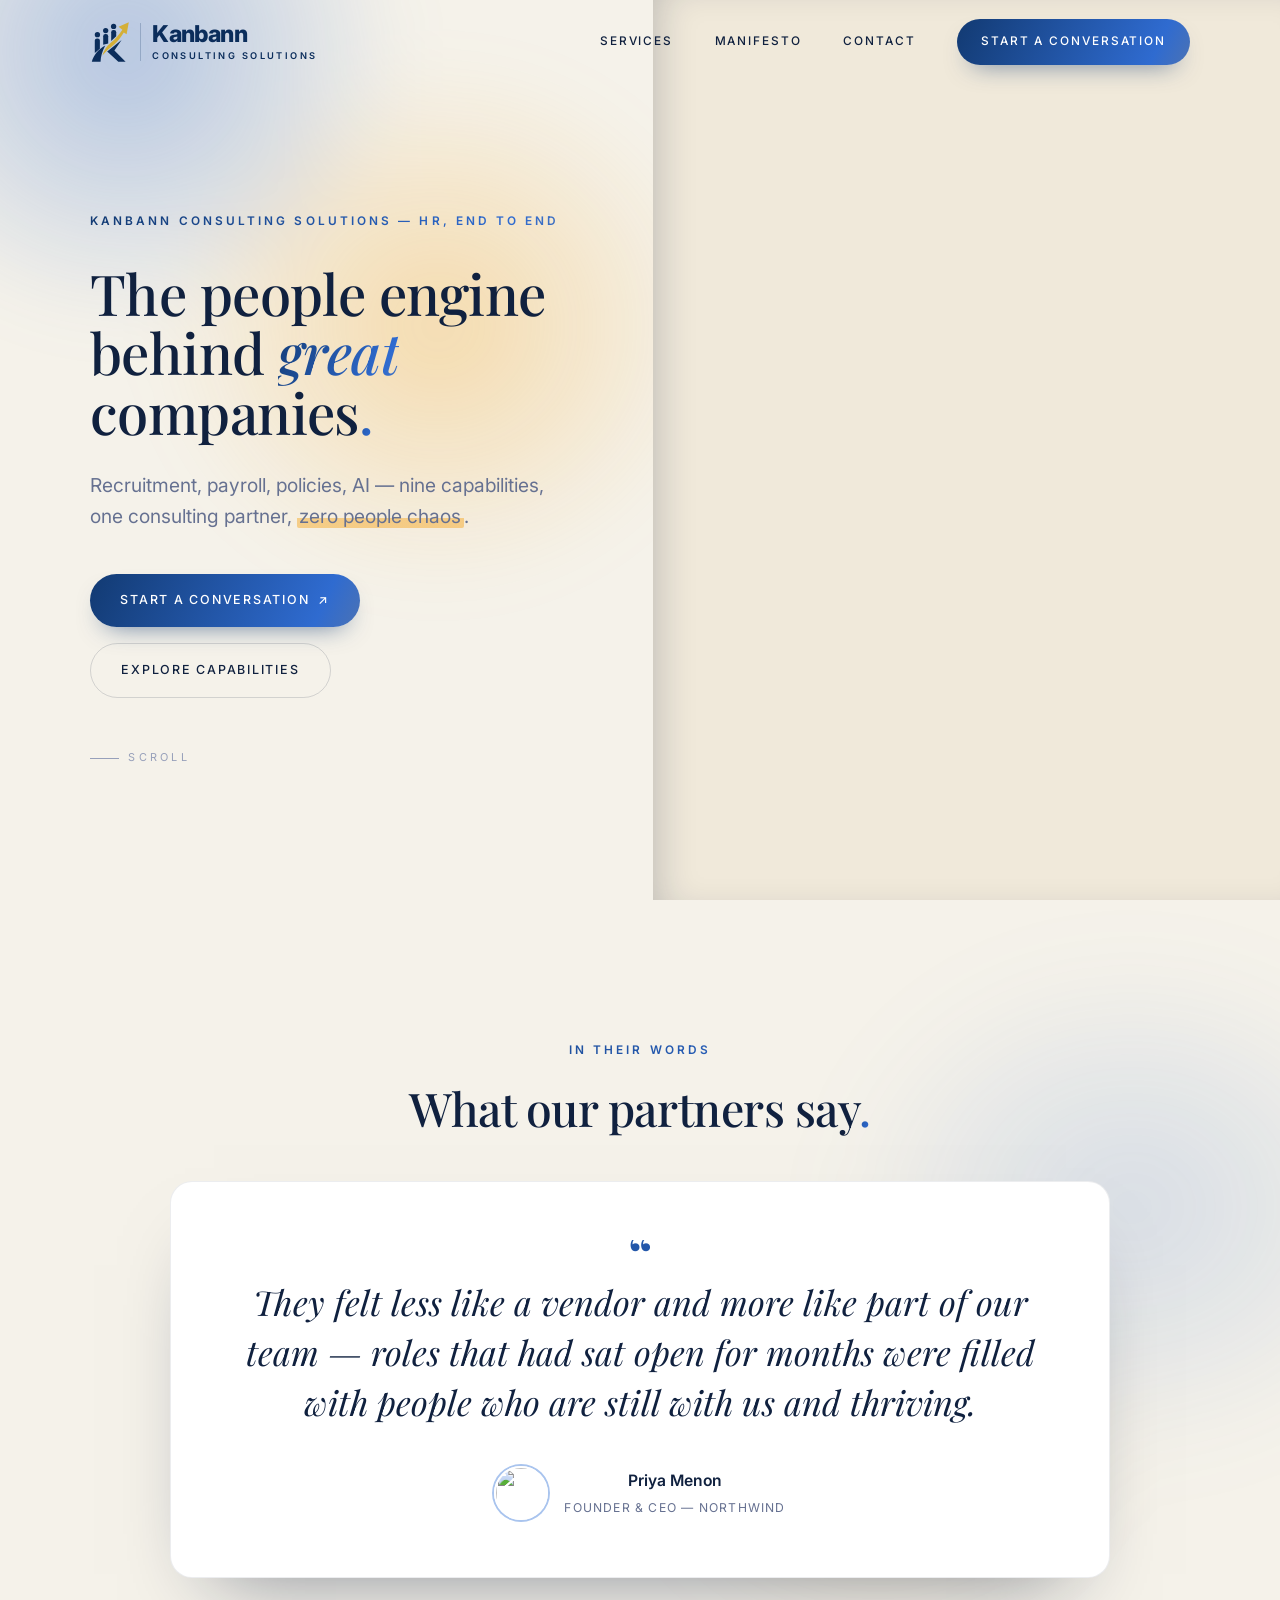
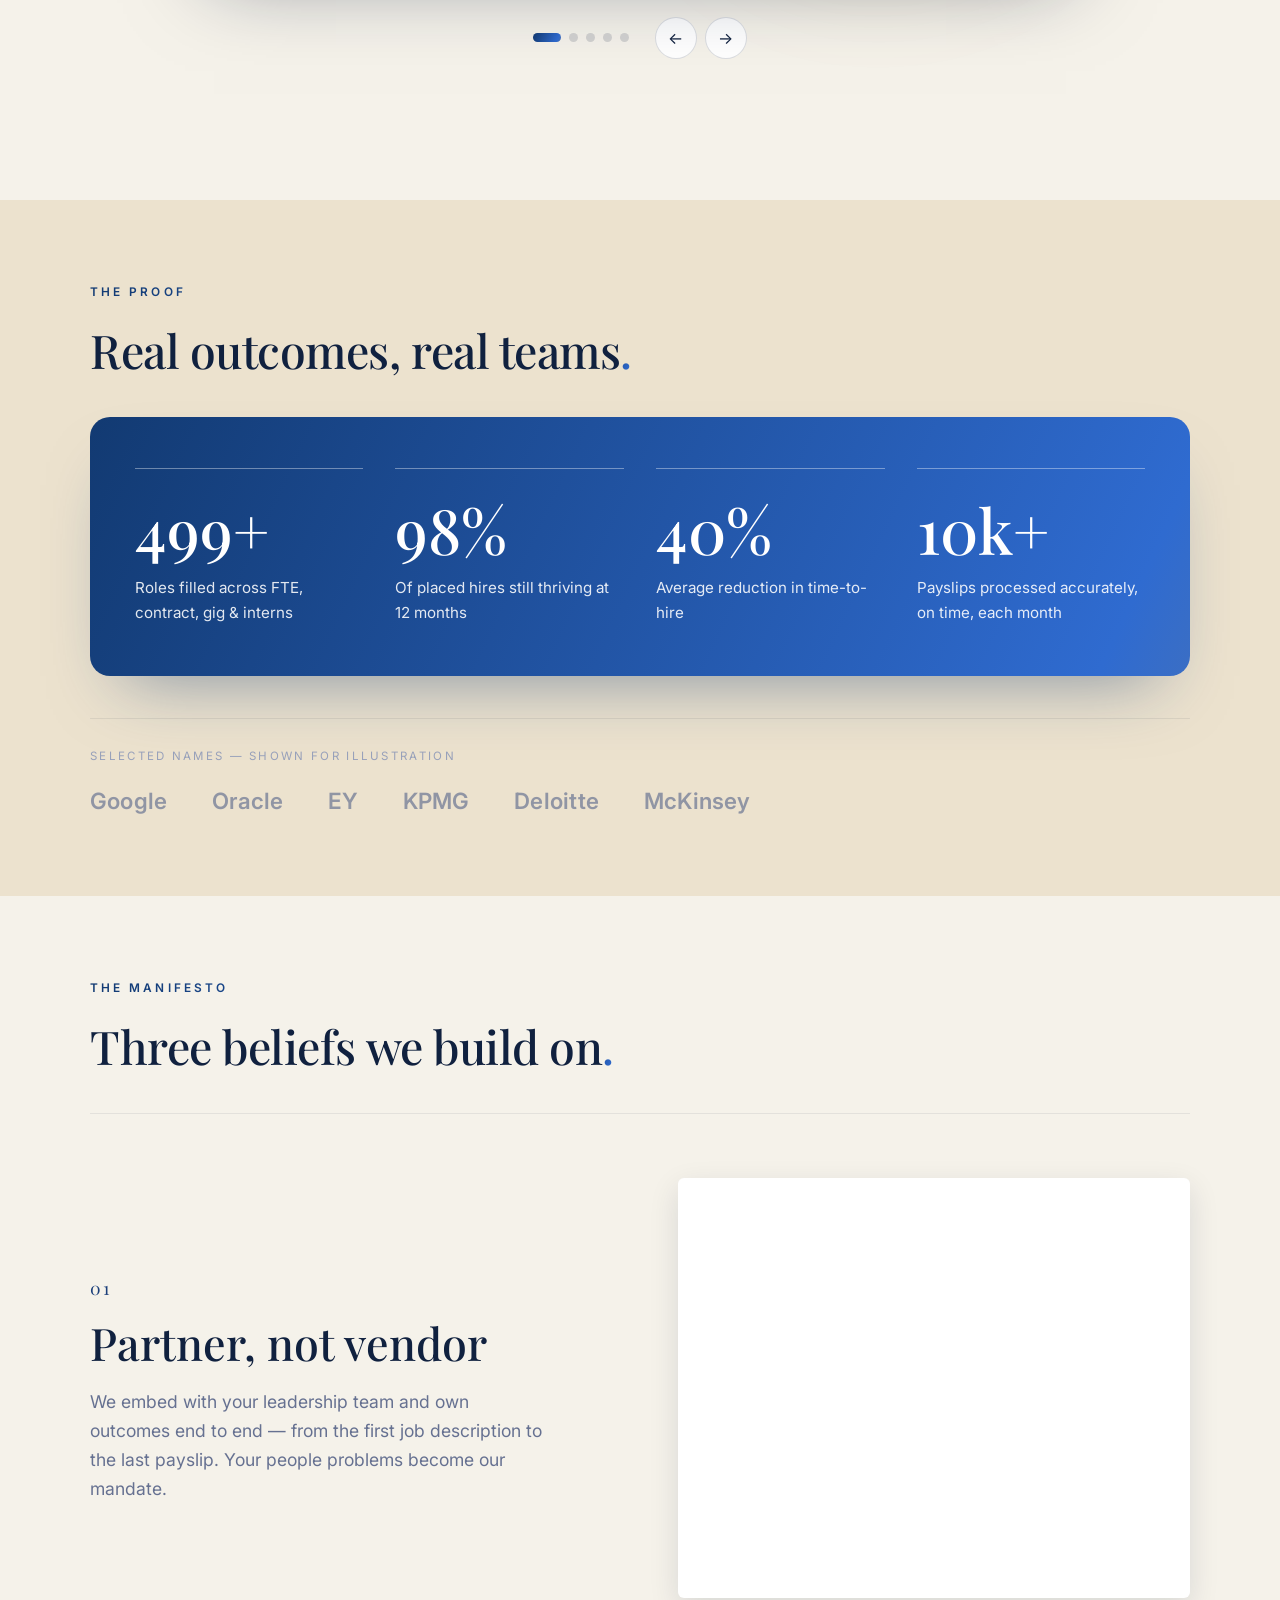
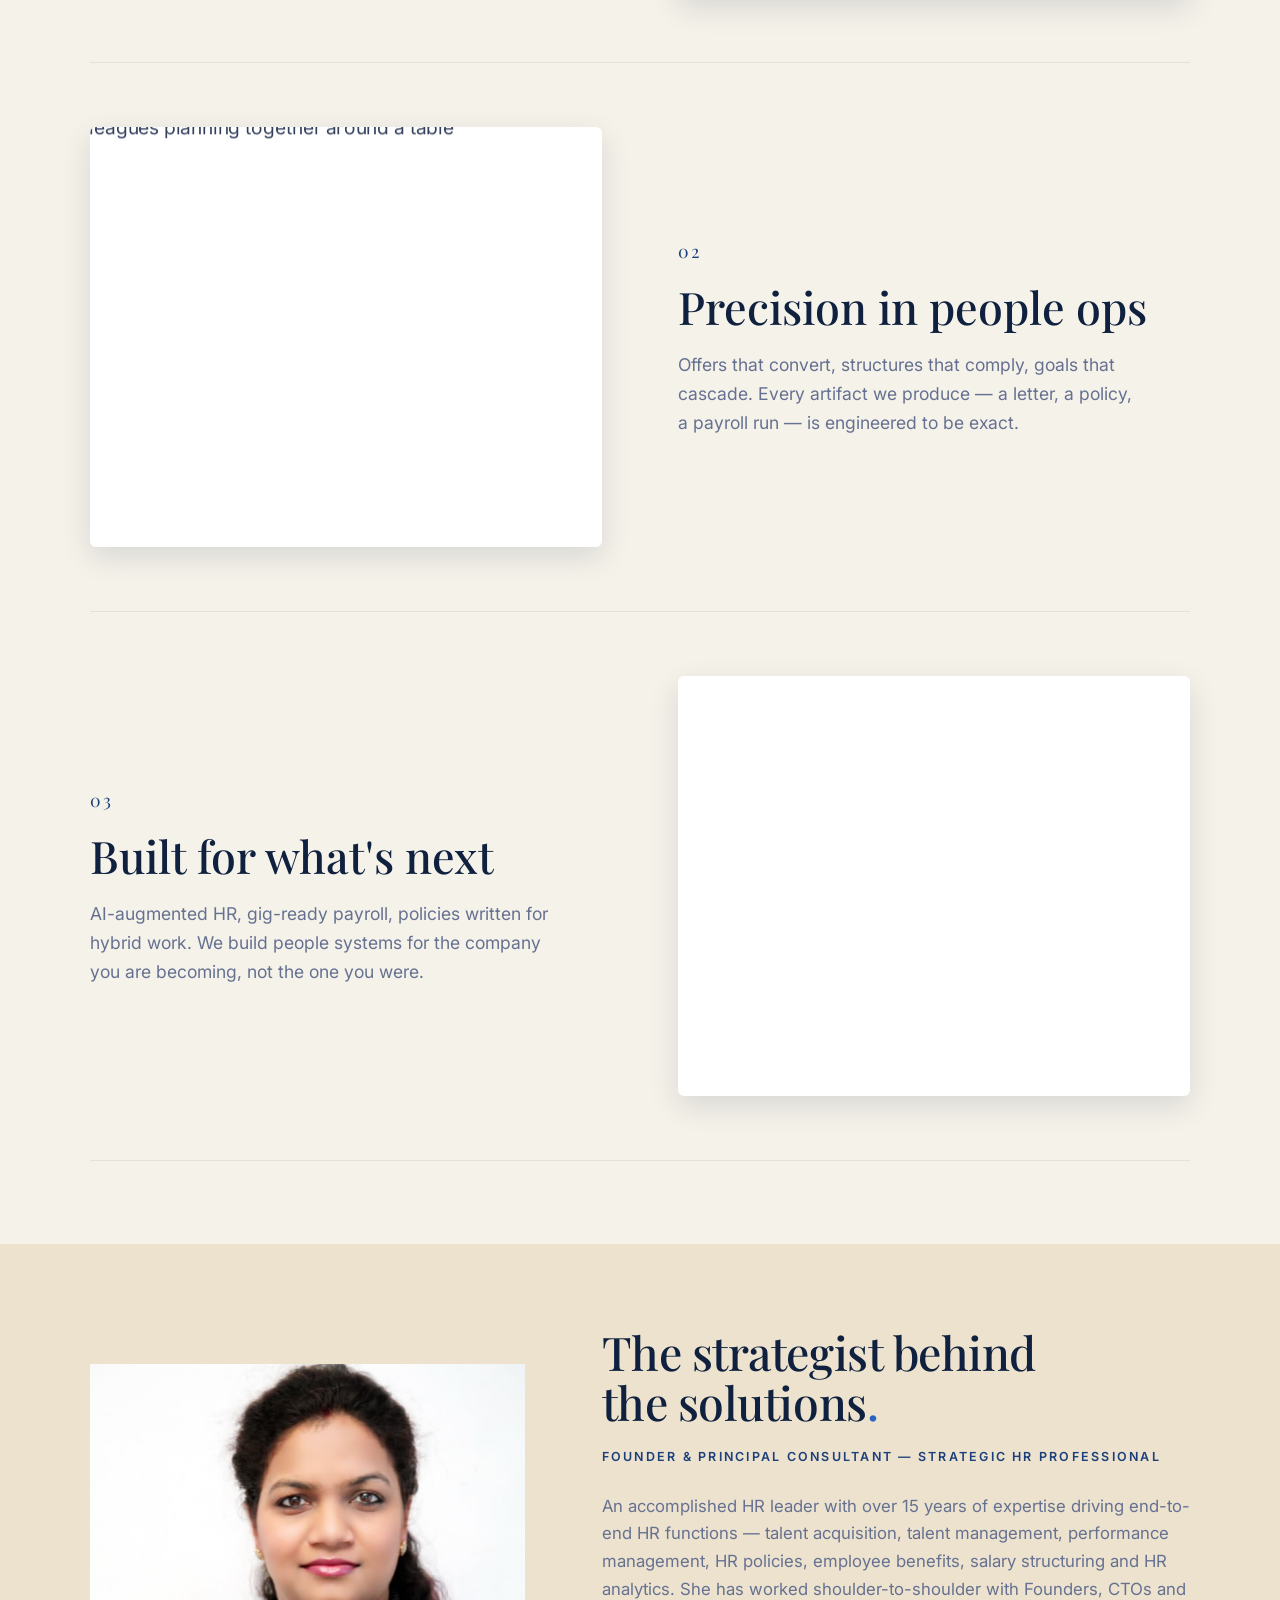
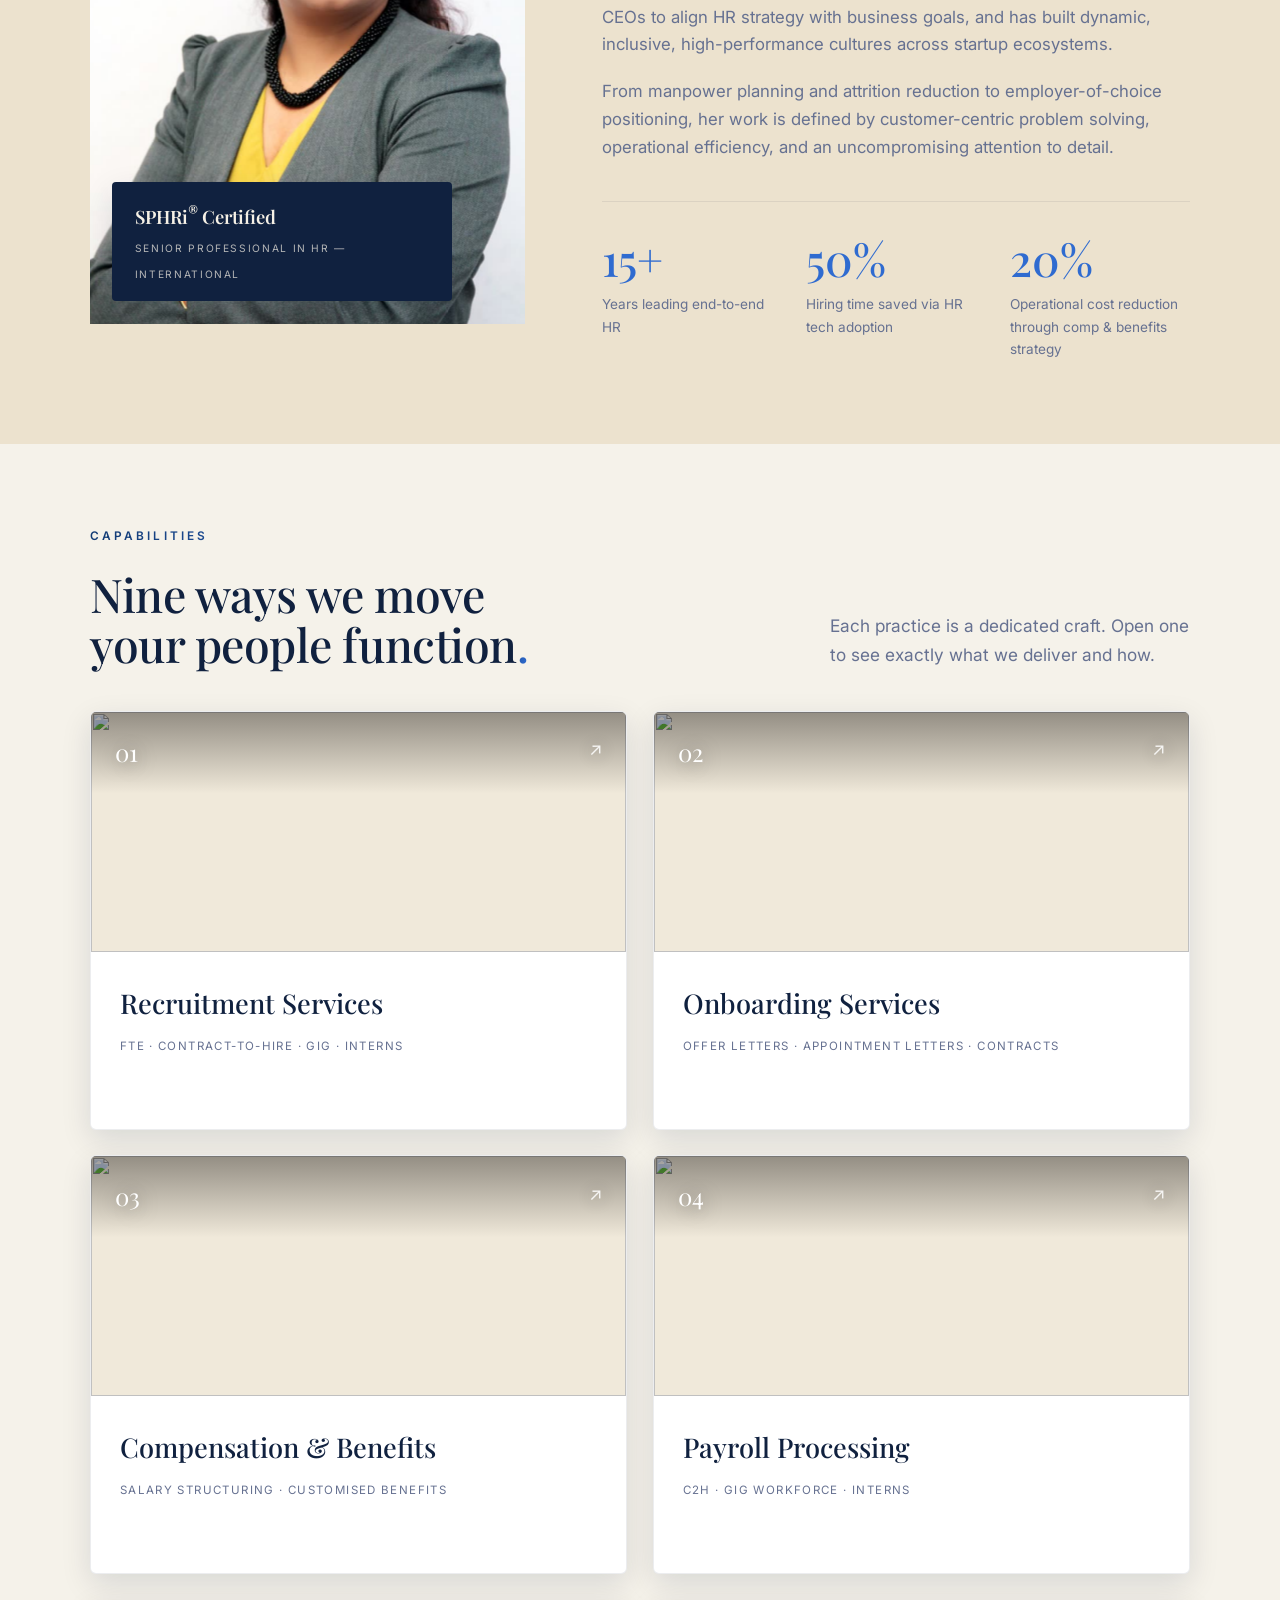
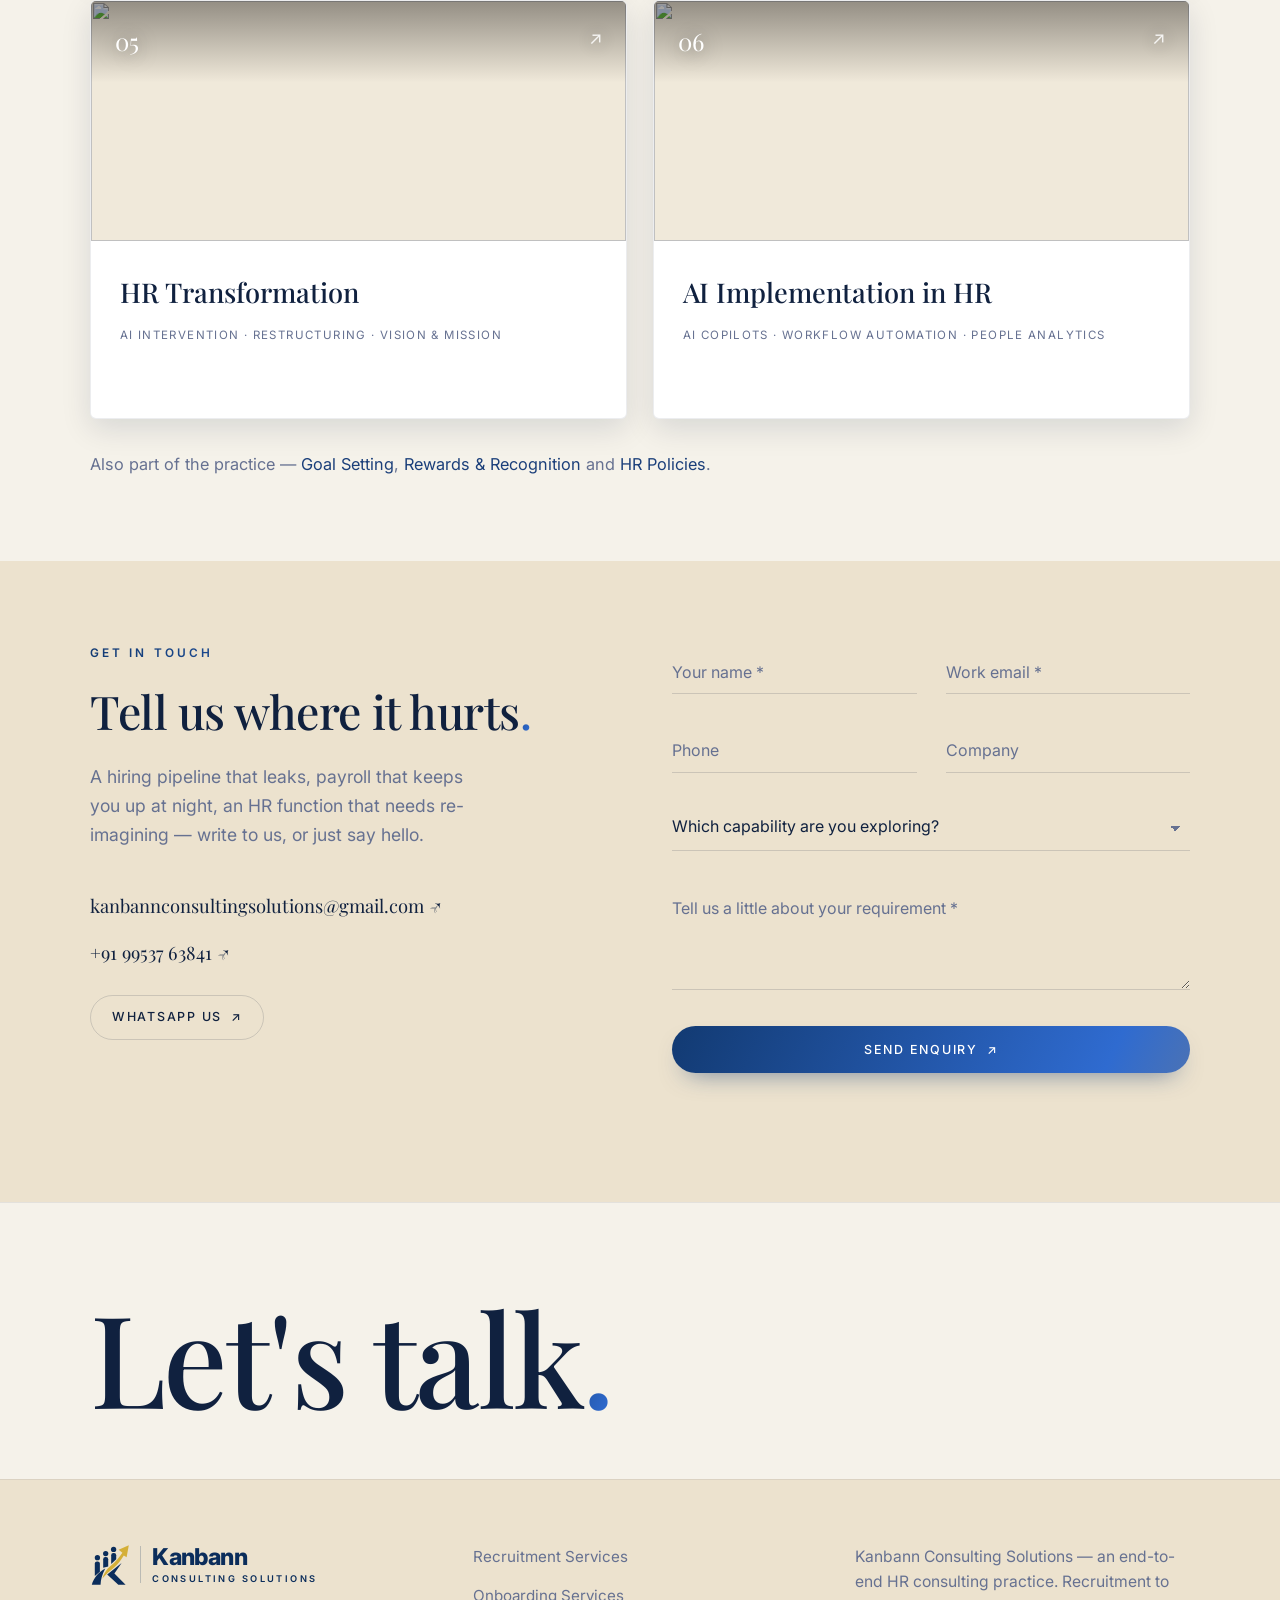
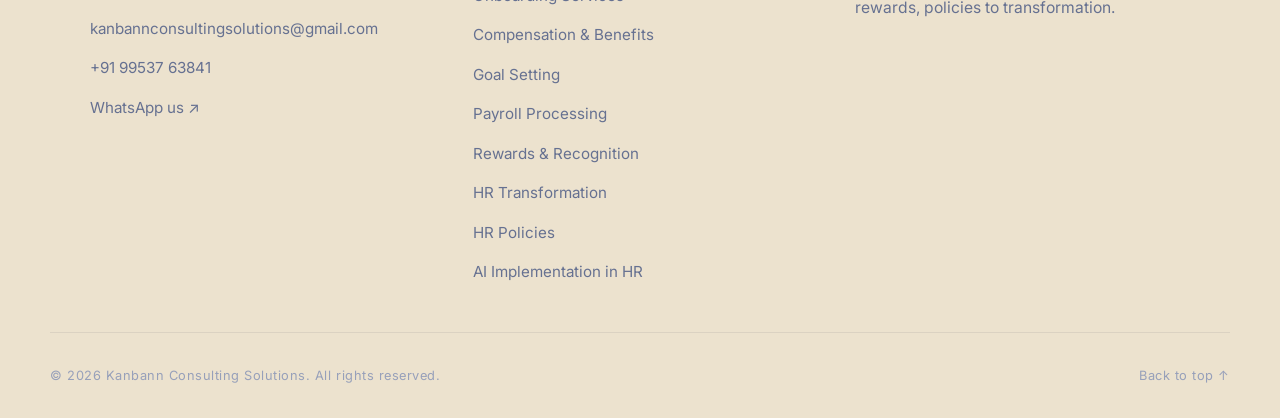
==== commit e29c2101: "Brand logo, real founder photo, mobile overflow fix - logo-mark.svg: new navy + gold mark (three ris" ====
--- a/index.html
+++ b/index.html
@@ -215,7 +215,7 @@
     <section class="section section-alt" id="founder">
       <div class="container founder-grid">
         <div class="founder-photo reveal">
-          <img src="https://images.unsplash.com/photo-1573497019940-1c28c88b4f3e?auto=format&fit=crop&w=900&q=75" alt="Founder and Principal Consultant of Kanbann Consulting Solutions" loading="lazy" />
+          <img src="founder.jpg" alt="Portrait of the SPHRi-certified Founder and Principal Consultant of Kanbann Consulting Solutions" width="900" height="1351" loading="lazy" />
           <div class="founder-badge">
             <strong>SPHRi<sup>®</sup> Certified</strong>
             <span>Senior Professional in HR — International</span>
--- a/styles.css
+++ b/styles.css
@@ -91,11 +91,11 @@
 }
 .nav { display: flex; align-items: center; justify-content: space-between; height: 84px; }
 .brand { display: flex; flex-direction: row; align-items: center; gap: .65rem; line-height: 1; text-decoration: none; }
-.brand-mark { width: 40px; height: 40px; flex: none; display: block; border-radius: 11px; box-shadow: 0 8px 18px -10px rgba(12, 26, 56, .5); transition: transform .3s cubic-bezier(.34, 1.56, .64, 1); }
-.brand:hover .brand-mark { transform: rotate(-4deg) scale(1.06); }
-.brand-word { display: flex; flex-direction: column; }
-.brand-name { font-family: var(--serif); font-weight: 600; font-size: 1.5rem; color: var(--ink); }
-.brand-sub { font-family: var(--sans); font-weight: 500; font-size: .6rem; letter-spacing: .28em; text-transform: uppercase; color: var(--muted); margin-top: .35rem; }
+.brand-mark { width: auto; height: 42px; flex: none; display: block; transition: transform .45s cubic-bezier(.22, .61, .36, 1); }
+.brand:hover .brand-mark { transform: translateY(-2px) scale(1.05); }
+.brand-word { display: flex; flex-direction: column; padding-left: .7rem; border-left: 1.5px solid rgba(11, 45, 91, .22); }
+.brand-name { font-family: var(--sans); font-weight: 800; font-size: 1.45rem; letter-spacing: -.025em; color: #0b2d5b; }
+.brand-sub { font-family: var(--sans); font-weight: 600; font-size: .58rem; letter-spacing: .26em; text-transform: uppercase; color: #0b2d5b; margin-top: .3rem; }
 
 .nav-links { display: flex; align-items: center; gap: 2.6rem; }
 .nav-links a { font-size: .74rem; letter-spacing: .16em; text-transform: uppercase; color: var(--ink); font-weight: 500; position: relative; transition: color .2s ease; }
@@ -158,7 +158,7 @@
 /* ---------- Founder ---------- */
 .founder-grid { display: grid; grid-template-columns: .85fr 1.15fr; gap: clamp(2rem, 6vw, 5rem); align-items: center; }
 .founder-photo { position: relative; }
-.founder-photo img { width: 100%; height: clamp(360px, 44vw, 560px); object-fit: cover; border-radius: 6px; background: var(--panel); box-shadow: var(--shadow); }
+.founder-photo img { width: 100%; height: clamp(360px, 44vw, 560px); object-fit: cover; object-position: 50% 18%; border-radius: 6px; background: var(--panel); box-shadow: var(--shadow); }
 .founder-badge { position: absolute; left: 1.4rem; bottom: 1.4rem; background: var(--ink); color: var(--cream); padding: 1rem 1.4rem; border-radius: 4px; max-width: 78%; box-shadow: var(--shadow-sm); }
 .founder-badge strong { display: block; font-family: var(--serif); font-weight: 600; font-size: 1.15rem; }
 .founder-badge span { font-size: .64rem; letter-spacing: .16em; text-transform: uppercase; color: rgba(247,241,230,.72); }
@@ -194,7 +194,7 @@
 .contact-grid { display: grid; grid-template-columns: 1fr 1.05fr; gap: clamp(2.5rem, 7vw, 6rem); align-items: start; }
 .contact-lead { color: var(--muted); font-size: 1.1rem; max-width: 400px; margin-top: 1.6rem; }
 .contact-meta { display: flex; flex-direction: column; align-items: flex-start; gap: 1rem; margin-top: 2.6rem; }
-.contact-line { font-family: var(--serif); font-size: 1.15rem; color: var(--ink); border-bottom: 1px solid transparent; transition: color .2s ease, border-color .2s ease; }
+.contact-line { font-family: var(--serif); font-size: 1.15rem; color: var(--ink); border-bottom: 1px solid transparent; transition: color .2s ease, border-color .2s ease; max-width: 100%; overflow-wrap: anywhere; }
 .contact-line:hover { color: var(--gold); border-bottom-color: var(--gold); }
 .contact-meta .btn { margin-top: .6rem; }
 
@@ -230,7 +230,7 @@
 .footer-grid { display: grid; grid-template-columns: 1fr 1fr 1fr; gap: 3rem; padding-bottom: 3rem; }
 .footer-col { display: flex; flex-direction: column; gap: .9rem; }
 .footer-brand { margin-bottom: 1rem; }
-.footer-link { color: var(--muted); font-size: .95rem; transition: color .2s ease; width: fit-content; }
+.footer-link { color: var(--muted); font-size: .95rem; transition: color .2s ease; width: fit-content; max-width: 100%; overflow-wrap: anywhere; }
 .footer-link:hover { color: var(--gold); }
 .footer-nav a { color: var(--muted); font-size: .95rem; transition: color .2s ease; width: fit-content; }
 .footer-nav a:hover { color: var(--gold); }
@@ -244,6 +244,11 @@
 .reveal.in { opacity: 1; transform: none; }
 
 /* ---------- Responsive ---------- */
+/* Grid/flex children default to min-width:auto, so one long word (the email) can push a column past the screen */
+.hero > *, .founder-grid > *, .contact-grid > *, .belief > *, .footer-grid > *, .detail-hero > * { min-width: 0; }
+html { overflow-x: hidden; }
+@supports (overflow-x: clip) { html, body { overflow-x: clip; } }
+
 @media (max-width: 960px) {
   .container { padding-inline: 28px; }
   .hero { grid-template-columns: 1fr; min-height: auto; }
@@ -252,7 +257,7 @@
   .hero-media { order: 1; height: 46vh; margin-top: 84px; }
   .hero-media::after { box-shadow: none; }
   .founder-grid, .contact-grid, .section-head-split { grid-template-columns: 1fr; }
-  .section-head-split { align-items: flex-start; }
+  .section-head-split { flex-direction: column; align-items: flex-start; }
   .section-desc { max-width: none; }
   .belief { grid-template-columns: 1fr; }
   .belief-rev .belief-copy { order: 1; }
@@ -273,6 +278,7 @@
   .svc-grid { grid-template-columns: 1fr; }
   .stats { grid-template-columns: 1fr; gap: 1.6rem; }
   .form-row { grid-template-columns: 1fr; }
+  .contact-line { font-size: 1rem; }
 }
 @media (max-width: 520px) {
   .hero-actions { flex-direction: column; align-items: stretch; }
